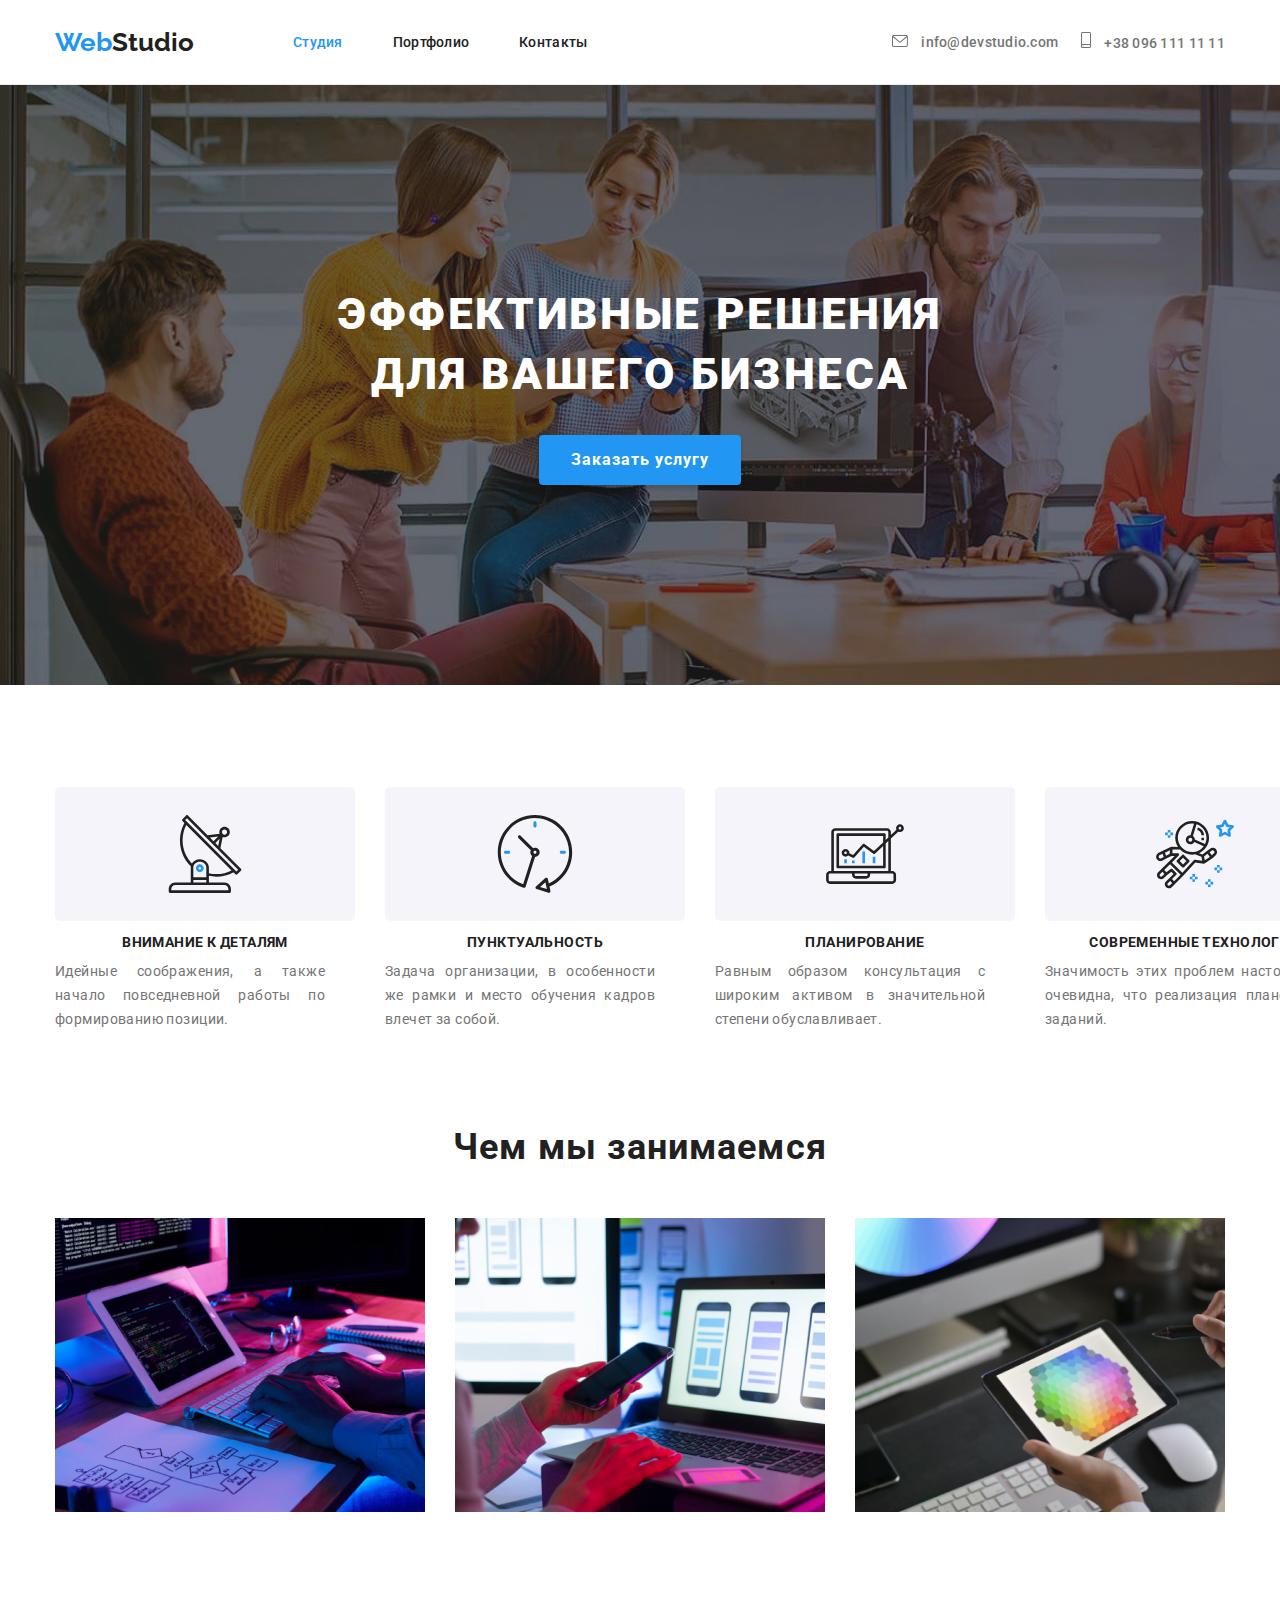
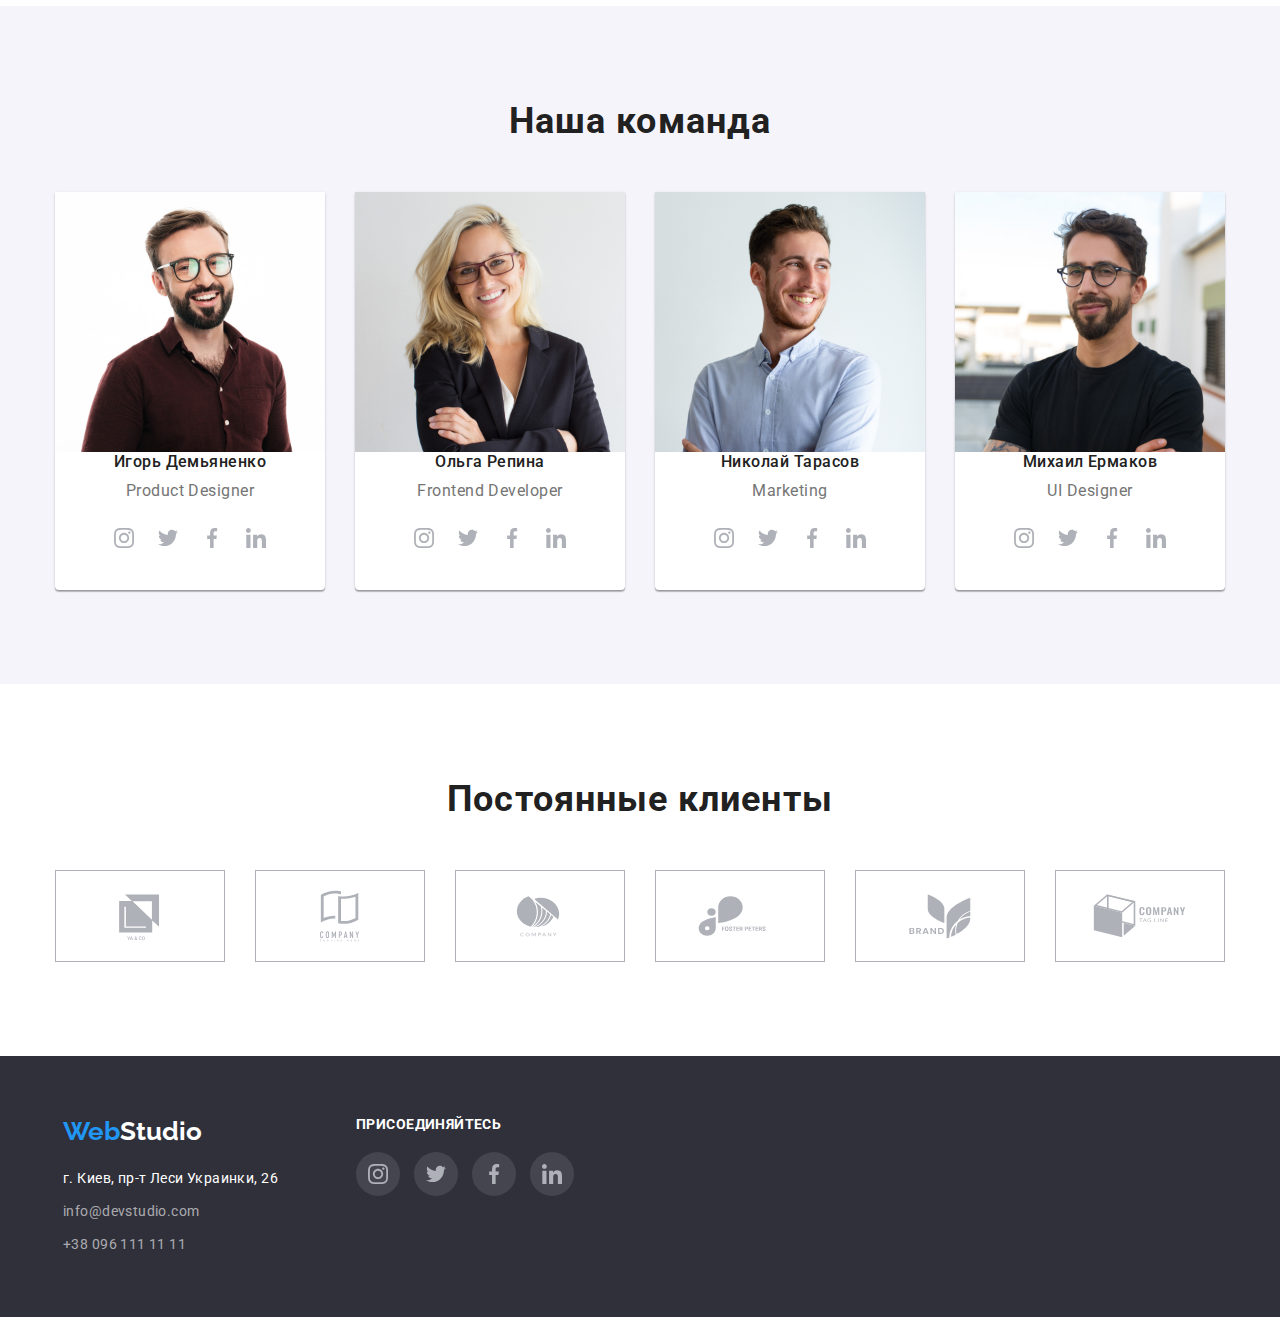
==== index.html @ 9ece14b5 "correction index.html" ====
<!DOCTYPE html>
 <html lang="en">
 <head>
    <meta charset="UTF-8">
    <meta http-equiv="X-UA-Compatible" content="IE=edge">
    <meta name="viewport" content="width=device-width, initial-scale=1.0">
    <title>Document</title>   
    <link rel="preconnect" href="https://fonts.gstatic.com">
    <link href="https://fonts.googleapis.com/css2?family=Raleway:wght@700&family=Roboto:wght@400;500;700;900&display=swap" rel="stylesheet">
    <link rel="stylesheet" href="https://cdnjs.cloudflare.com/ajax/libs/modern-normalize/1.0.0/modern-normalize.min.css">
    <link rel="stylesheet" href="./css/styles.css">
 </head > 
 
    

 <body>
    <header>                       
        <div class="conteiner">
            <nav class="sait-nav"> 
                 <a href="./index.html" class="logo"><span class="logo-web">Web</span>Studio</a>
                 
             <ul class="sait-link">
                 <li>
                      <a href="./index.html" class="link active">Студия</a>
                 </li>
                 <li>
                     <a href="./portfolio.html" class="link">Портфолио</a>
                 </li>
                 <li>
                     <a href="" class="link">Контакты</a>
                 </li>
              </ul>

             <ul class="sait-contacts">
                 <li >                                      
                       <a href="mail:info@devstudio.com" class="link mail" >
                        <svg class="connect icon-mail">
                        <use href="./images/icon/sprite.svg#icon-mail"></use>
                      </svg>
                       info@devstudio.com</a>
                      
                  </li>
                  <li>
                    
                     <a href="tel:+380961111111" class="link phone" >
                      <svg class="connect icon-phone">
                        <use href="./images/icon/sprite.svg#icon-phone"></use>
                      </svg>
                       +38 096 111 11 11</a>
                    
                 </li>
             </ul>                 
          </nav> 
        </div>    
     </header>
     <main>        
         <!-- Герой -->

         <section class="hero">
             <div class="conteiner">                              
             <h1 class="title">Эффективные решения  для вашего бизнеса</h1>
             <button type="button" class="button">Заказать услугу</button>            
             </div>                     
         </section>  
                <!-- Особенности -->
         <section class="feature">
             <div class="conteiner">
             <!-- <h2></h2> -->            
             <ul class="columns">
                 <li>
                    <svg class="group">
                        <use href="./images/icon/sprite.svg#icon-group1"></use>
                      </svg>
                     <h3 class="feature-title">Внимание к деталям</h3>
                     <p class="feature-text">Идейные  соображения, а также начало повседневной работы по формированию позиции.</p>
                 </li>
                 <li>
                    <svg class="group">
                        <use href="./images/icon/sprite.svg#icon-group2"></use>
                      </svg>
                     <h3 class="feature-title">Пунктуальность</h3>
                     <p class="feature-text">Задача организации, в особенности же рамки и место обучения кадров влечет за собой.</p>
                 </li>
                 <li>
                    <svg class="group">
                        <use href="./images/icon/sprite.svg#icon-group3"></use>
                      </svg>
                     <h3 class="feature-title">Планирование</h3>
                     <p class="feature-text" >Равным образом консультация с широким активом в значительной степени обуславливает.</p>
                 </li>
                 <li>
                    <svg class="group">
                        <use href="./images/icon/sprite.svg#icon-group4"></use>
                      </svg>
                     <h3 class="feature-title">Современные технологии</h3>
                     <p class="feature-text">Значимость этих проблем настолько очевидна, что реализация плановых заданий.</p>
                 </li>                
             </ul> 
             </div>                    
         </section>
         <!-- Чем занимаемся -->
         <section class="work">  
             <div class="conteiner">          
             <h2 class="title">Чем мы занимаемся</h2>                       
             <ul class="box-img">
                 <li>
                     <img src="./images/box1.jpg" alt="планирование" width="370">
                 </li>
                 <li>
                     <img src="./images/box2.jpg" alt="современные технологии" width="370">
                 </li>
                 <li>               
                     <img src="./images/box3.jpg" alt="дизайн" width="370">
                 </li>
             </ul> 
             </div>                      
         </section>
         <!-- Команда -->
         <section class="team"> 
             <div class="conteiner">           
             <h2 class="title">Наша команда</h2>                        
             <ul class="list-item">
                 <li class="scorecard">
                     <img src="./images/foto1.jpg" alt="участник команды 1" width="270">                     
                     <h3 class="team-member">Игорь Демьяненко</h3>
                     <p class="team-text">Product Designer</p>
                     <ul class="icons-list">
                      <li class="icons-card">
                        <a href="#" class="icons-ref">
                          <svg class="social">
                            <use href="./images/icon/sprite.svg#icon-instagram"></use>
                          </svg>
                         </a>
                       </li>
                       <li class="icons-card">
                        <a href="#" class="icons-ref">
                          <svg class="social">
                            <use href="./images/icon/sprite.svg#icon-twitter"></use>
                          </svg>    
                         </a>
                       </li>
                       <li class="icons-card">
                        <a href="#" class="icons-ref">
                          <svg class="social">
                            <use href="./images/icon/sprite.svg#icon-facebook"></use>
                          </svg>    
                         </a>
                       </li>
                       <li class="icons-card">
                        <a href="#" class="icons-ref">
                          <svg class="social">
                            <use href="./images/icon/sprite.svg#icon-linkedin"></use>
                          </svg>
                         </a>
                       </li>
                     </ul>        
                </li>
                 <li class="scorecard">
                     <img src="./images/foto2.jpg" alt="участник команды 2" width="270">
                     
                     <h3 class="team-member">Ольга Репина</h3> 
                     <p class="team-text"> Frontend Developer</p>
                     <ul class="icons-list">
                      <li class="icons-card">
                        <a href="#" class="icons-ref">
                         <svg class="social">
                           <use href="./images/icon/sprite.svg#icon-instagram"></use>
                         </svg>
                        </a>
                      </li>
                      <li class="icons-card">
                        <a href="#" class="icons-ref">
                         <svg class="social">
                           <use href="./images/icon/sprite.svg#icon-twitter"></use>
                         </svg>    
                        </a>
                      </li>
                      <li class="icons-card">
                        <a href="#" class="icons-ref">
                         <svg class="social">
                           <use href="./images/icon/sprite.svg#icon-facebook"></use>
                         </svg>    
                        </a>
                      </li>
                      <li class="icons-card">
                        <a href="#" class="icons-ref">
                         <svg class="social">
                           <use href="./images/icon/sprite.svg#icon-linkedin"></use>
                         </svg>
                        </a>
                      </li>
                    </ul>                    
                 </li>
                 <li class="scorecard">
                     <img src="./images/foto3.jpg" alt="участник команды 3" width="270">
                     
                     <h3 class="team-member">Николай Тарасов</h3>
                     <p class="team-text">Marketing</p>
                     <ul class="icons-list">
                      <li class="icons-card">
                        <a href="#" class="icons-ref">
                         <svg class="social">
                           <use href="./images/icon/sprite.svg#icon-instagram"></use>
                         </svg>
                        </a>
                      </li>
                      <li class="icons-card">
                        <a href="#" class="icons-ref">
                         <svg class="social">
                           <use href="./images/icon/sprite.svg#icon-twitter"></use>
                         </svg>    
                        </a>
                      </li>
                      <li class="icons-card">
                        <a href="#" class="icons-ref">
                         <svg class="social">
                           <use href="./images/icon/sprite.svg#icon-facebook"></use>
                         </svg>    
                        </a>
                      </li>
                      <li class="icons-card">
                        <a href="#" class="icons-ref">
                         <svg class="social">
                           <use href="./images/icon/sprite.svg#icon-linkedin"></use>
                         </svg>
                        </a>
                      </li>
                    </ul>
                    
                 </li>
                 <li class="scorecard"> 
                     <img src="./images/foto4.jpg" alt="участник команды 4" width="270">
                     
                     <h3 class="team-member">Михаил Ермаков</h3>
                     <p class="team-text">UI Designer</p>
                     <ul class="icons-list">
                      <li class="icons-card">
                        <a href="#" class="icons-ref">
                         <svg class="social">
                           <use href="./images/icon/sprite.svg#icon-instagram"></use>
                         </svg>
                        </a>
                      </li>
                      <li class="icons-card">
                        <a href="#" class="icons-ref">
                         <svg class="social">
                           <use href="./images/icon/sprite.svg#icon-twitter"></use>
                         </svg>    
                        </a>
                      </li>
                      <li class="icons-card">
                        <a href="#" class="icons-ref">
                         <svg class="social">
                           <use href="./images/icon/sprite.svg#icon-facebook"></use>
                         </svg>    
                        </a>
                      </li>
                      <li class="icons-card">
                        <a href="#" class="icons-ref">
                         <svg class="social">
                           <use href="./images/icon/sprite.svg#icon-linkedin"></use>
                         </svg>
                        </a>
                      </li>
                    </ul>
                   
                 </li>
             </ul> 
             </div>                          
            </section>
            <section class="client">
              <div class="conteiner">
                <h2 class="title">Постоянные клиенты</h2>
                <ul class="client-list">
                  <li class="company-list">
                    <a href="#" class="client-company">
                       <svg class="company">
                         <use href="./images/icon/sprite.svg#icon-company1"></use>
                       </svg>
                    </a>
                  </li>
                  <li class="company-list">
                    <a href="#" class="client-company">
                       <svg class="company">
                         <use href="./images/icon/sprite.svg#icon-company2"></use>
                       </svg>
                    </a>
                  </li>
                  <li class="company-list">
                    <a href="#" class="client-company">
                       <svg class="company">
                         <use href="./images/icon/sprite.svg#icon-company3"></use>
                       </svg>
                    </a>
                  </li>
                  <li class="company-list">
                    <a href="#" class="client-company">
                       <svg class="company">
                         <use href="./images/icon/sprite.svg#icon-company4"></use>
                       </svg>
                    </a>
                  </li>
                  <li class="company-list">
                    <a href="#" class="client-company">
                       <svg class="company">
                         <use href="./images/icon/sprite.svg#icon-company5"></use>
                       </svg>
                    </a>
                  </li> 
                  <li class="company-list">
                    <a href="#" class="client-company">
                       <svg class="company">
                         <use href="./images/icon/sprite.svg#icon-company6"></use>
                       </svg>
                    </a>
                  </li>                
                </ul>

             </div>

           </section>
     </main>
     <!-- Контакты --> 
     <footer class="footer"> 
      <div class="conteiner">
        <div class="footer-nav">
        <ul >
       <a href="./index.html" class="logo"><span class="logo-web">Web</span>Studio</a>                             
         <address class="address"> 
             <a href="" class="link contacts"> г. Киев, пр-т Леси Украинки, 26</a>
         </address> 
       <ul class="footer-contacts">
          <li>
            <a href="mail:info@devstudio.com" class="link mail">info@devstudio.com</a>
         </li>
         <li>
            <a href="tel:+380961111111" class="link phone">+38 096 111 11 11</a>
         </li>
       </ul>
      </ul>
    </div>
      <div class="footer-join">
      <ul class="join">
        <h3 class="title-join">присоединяйтесь</h3>
        <ul class="footer-social" >
          <li class="list-social">
            
            <a href="#" class="social-svg">
              <svg class="social">
                <use href="./images/icon/sprite.svg#icon-instagram"></use>
              </svg>
            </a>
          
          </li>
          <li class="list-social">
            <a href="#" class="social-svg">
              <svg class="social">
                <use href="./images/icon/sprite.svg#icon-twitter"></use>
              </svg>  
            </a>
          </li>
          <li class="list-social">
            <a href="#" class="social-svg">
              <svg class="social">
                <use href="./images/icon/sprite.svg#icon-facebook"></use>
              </svg>  
            </a>
          </li>
          <li class="list-social">
            <a href="#" class="social-svg">
              <svg class="social">
                <use href="./images/icon/sprite.svg#icon-linkedin"></use>
              </svg>
            </a>
          </li>
        </ul>
      </ul>
    </div>
      </div>                
   </footer>
 </body> 
 </html>
---- css/styles.css ----
:root{
  --main-color-headers: #212121;
  --main-text-color:  #757575;
  --white-color: #FFFFFF;
  --team-filter-btn-bg: #F5F4FA; 
  --color-button-logo: #2196F3;
  --hero-footer-background: #2f303a; 
  --footer-phone-mail: rgba(255, 255, 255, 0.6);
  --color-studio: #0000;
  --card-content-border:  #EEEEEE;
  --company-social-color: #AFB1B8;
      }       
  
 .html {
      box-sizing: border-box;
 }
 *,*::before,*::after{
      box-sizing: inherit;
 }
 *{
      margin: 0;
      padding: 0;
      list-style: none;      
 }

 /* свойства контейнера */
 .conteiner{  
      box-sizing: border-box;      
      width: 1200px;
      margin: 0 auto;
      padding: 0 15px;
       /* outline: 2px solid tomato ;    */
 }

 /* свойства body */
 body { 
      
      font-family: Roboto;
      font-style: normal;
      background-color: var(--white-color);
      color: var(--main-text-color);
 } 

 /* свойства для все ссылок */
 .link{
      color:inherit;
      text-decoration: none;            
      font-family: Roboto;
      font-style: normal;
      font-weight: 500;
      font-size: 14px;
      line-height: 1.143;
      letter-spacing: 0.02em;
      color: var(--main-color-headers);
 }

 /* свойства картинок */
 img{
      display: block;
      max-width: 100%;
      height: auto;
 }
 
 /* навигация */
   .sait-nav {  
      display: flex;
       align-items: center; 
      /* justify-content: space-between;            */
             
 }

 /* .sait-nav:not(:last-child){
      padding-right: 50px;
 }
  */
 
 
 header{
     border-bottom: 1px solid #ECECEC;
 }
  
  .sait-link{
       display: flex; 
       justify-content: space-between; 
      width: 294px;
      padding-top: 32px;
      padding-bottom: 32px;
      margin-left: 93px;
 }
 .sait-link li:not(:last-child){
      margin-right: 50px;
 }
 .active {
     color: var(--color-button-logo);
}

 .sait-contacts{
      display: flex; 
      align-items: center;
      justify-content: space-between;       
      width: 333px;  
       margin-left: 305px; 
      padding-top: 32px;
      padding-bottom: 32px;
 }
  .sait-contacts li:not(:last-child){
      margin-right: 22px; } 
 
 .sait-contacts .mail{
      font-family: Roboto;
      font-style: normal;
      font-weight: 500;
      font-size: 14px;
      line-height: 1.143;
      letter-spacing: 0.02em; 
      color: var(--main-text-color);            
 }

 .sait-contacts .phone{
      font-family: Roboto;
      font-style: normal;
      font-weight: 500;
      font-size: 14px;
      line-height: 1.143;
      letter-spacing: 0.02em; 
      color: var(--main-text-color);      
 }
 .icon-mail{
     fill: currentColor;
     width: 16px;
     height: 12px;
     margin-right: 10px;    
 }     
 .icon-phone {
      width: 10px;
      height: 16px; 
      fill: currentColor;
      margin-right: 10px;
 }
 .connect:hover,
 .connect:focus{
    Fill: var(--color-button-logo) ;      
 }
  
 .link:hover, 
 .link:focus{
     color: var(--color-button-logo);
 } 
  
 /* Logo */ 
 .logo{
      font-family: Raleway;
      font-weight: bold;
      font-size: 26px;
      line-height: 1.192;
      color: var(--main-color-headers);
      text-decoration: none;
      color: var(color-studio); 
      width: 145px;     
 }

 .logo-web{
      color: var(--color-button-logo);
 } 

 /* Hero section class="hero"*/
      
  .hero{
       /* background-position: center; */
      background-size: cover;     
      padding-bottom: 200px;
      padding-top: 200px;  
      max-width: 1600px;
      max-height: 600px;
      margin-left: auto;
      margin-right: auto;
      background-image:linear-gradient(to right, rgba(48, 58, 47, 0.4), rgba(47, 48, 58, 0.4)), url(../images/hero.jpg);
                 
      background-color: var(--hero-footer-background); 
     
 }
         
 .hero .title{  
      font-weight: 900;
      font-size: 44px;
      line-height: 1.363;
      width: 696px;      
      text-align: center;
      letter-spacing: 0.06em;
      text-transform: uppercase;
      color: var(--white-color);
      margin: 0 auto; 
      padding-bottom: 30px;                     
 }
 /* кнопка Заказать услугу */

 .button {      
      margin: 0 auto;
      font-family: Roboto;
      font-style: normal;
      font-weight: bold;
      font-size: 16px;
      line-height: 1.875;
      padding: 10px 32px; 
      display: flex;
      align-items: center;
      text-align: center;
      letter-spacing: 0.06em;
      background: var(--color-button-logo); 
      color: var(--white-color);
      box-shadow: 0px 4px 4px rgba(0, 0, 0, 0.15);
      border-radius: 4px;
      border: none;
 }  
 
 /* особенности  section class="feature"*/
  .feature{
      padding-top: 94px;      
 }

 .feature .content{
     display: flex; 
     justify-content: space-between;
 }

 .columns li:not(:last-child){
      margin-right: 30px;
 }

  .feature ul{
      display: flex;      
 }

 /* Особенности*/ 
 .feature-title{
      font-weight: bold;
      font-size: 14px;
      line-height: 1.172;
      letter-spacing: 0.03em;
      text-transform: uppercase;
      color: var(--main-color-headers);
      margin-bottom: 10px;
      text-align: center;
 }

 .feature-text{
      width: 270px;
      font-weight: normal;
      font-size: 14px;
      line-height: 1.714; 
      letter-spacing: 0.03em; 
      text-align: justify; 
 }

      /* Чем занимаемся */

  .box-img{
     display: flex;
     justify-content: space-between;
 } 

 .work{
       background: var(--feature-portfolio-work-bg); 
       padding-bottom: 94px; 
       padding-top: 94px; 
 }

  /* Команда */
 
 .team{
     
      background: var(--team-filter-btn-bg);
      padding-top: 94px;
       padding-bottom: 94px; 
 }

 .list-item {
      display: flex;
      justify-content: space-between;
 }

 .title{
      font-weight: bold;
      font-size: 36px;
      line-height: 1.167;
      text-align: center;
      letter-spacing: 0.03em;
      color: var(--main-color-headers);
      margin-bottom: 50px;
 } 

  .team .scorecard{
     background: var(--white-color);             
     box-shadow: 0px 1px 3px rgba(0, 0, 0, 0.12), 0px 1px 1px rgba(0, 0, 0, 0.14), 0px 2px 1px rgba(0, 0, 0, 0.2);
     border-radius: 0px 0px 4px 4px;     
 }

 .list-item .team-scorecard{
      margin-top: 30px;
      margin-bottom: 30px;
 }

 .team-member{
      font-weight: 500;
      font-size: 16px;
      line-height: 1.188;       
      letter-spacing: 0.03em;    
      color: var(--main-color-headers);
      text-align: center;     
 }

 .team-text{
      font-weight: normal;
      font-size: 16px;
      line-height: 1.187;
      letter-spacing: 0.03em;
      text-align: center;     
      margin-top: 10px;    
 }
 .icons-list{
      margin: 0 auto;
      margin-top: 16px;
      margin-bottom: 30px;
      display: flex;
      justify-content: center;   
 }
 .icons-list .icons-card{      
     display: flex;
     justify-content: center;
     align-items: center;    
}   
 .icons-ref{
     display: inline-flex;
     justify-content: center;
     align-items: center; 
     background-color: inherit;
     fill: var(--company-social-color);   
     width: 44px;
     height: 44px;   
     border-radius: 50%;
 }
 .icons-ref:hover,
 .icons-ref:focus{
     fill: #FFFFFF;
      background-color:var(--color-button-logo) ;  
 }
  

 /* Постоянные клиенты */
 .client{
      padding-top: 94px;
      padding-bottom: 94px;
 } 
 .client-list{
      display: flex;
      justify-content: space-between;
 }
 .client-company{
      display: flex;
      width: 170px;
      height: 92px;
      border: 1px solid #AFB1B8;
 }
 .company{
      width: 106px;
      height: 60px;
      align-items: center;
      margin: 16px 32px;
      border: none;    
 }
 .company{
     fill: var(--company-social-color);
 }
 .company:hover,
 .company:focus{
     fill: var(--color-button-logo);
 }
 .client-company:hover,
 .client-company:focus{
      border: 1px solid var(--color-button-logo);
 }
 .company-list:not(:last-child){
      margin-right: 30px;
 }
       
      /* Контакты footer class="footer"*/
       
 .footer .conteiner{ 
      display: flex;  
      padding-top: 60px;
      padding-bottom: 60px;        
 }
 .footer{
     background: var(--hero-footer-background); 
 }
  .footer-nav{
      display: flex;
     justify-content: center;
      width: 231px; 
      margin-right: 70px;
 } 
   .footer-join{
     display: flex;
    justify-content: center;   
 } 
 .title-join{
      text-transform: uppercase;
      color: var(--white-color);
      font-weight: bold;
      font-size: 14px;
      line-height: 1.142;             
      letter-spacing: 0.03em;
      margin-bottom: 20px;
 } 
 .social{     
     width: 20px;
     height: 20px; 
}
 .footer-social .list-social{
    display: inline-flex;
    justify-content: center;
    align-items: center;
 }

.social-svg:hover,
.social-svg:focus{
     fill: var(--white-color);
     background-color:var(--color-button-logo) ;  
} 
.list-social:not(:last-child){
     margin-right: 10px;
}

.social-svg{
      display: inline-flex;
     justify-content: center;
     align-items: center; 
     background-color: rgba(255, 255, 255, 0.1);
     fill: var(--company-social-color);   
     width: 44px;
     height: 44px;   
    border-radius: 50%; 
}  
 .footer .logo{
   color: var(--white-color);      
 }  
 .footer .mail{
     font-weight: normal;
      font-size: 14px;
      line-height: 1.714;
      letter-spacing: 0.03em;
      color:  var(--footer-phone-mail);     
 }
 .footer .phone{
      font-weight: normal;
      font-size: 14px;
      line-height: 1.714;
      letter-spacing: 0.03em;
      color:  var(--footer-phone-mail);       
 }  
 .address{
      margin-top: 20px;
 }
 .contacts {  
      font-weight: normal;
      font-size: 14px;
      line-height: 1.714;     
      letter-spacing: 0.03em; 
      color: var(--white-color);       
 }
 .footer-contacts li{
 margin-top: 9px;
 }
 .footer .link:hover,
 .footer .link:focus{
      color: var(--color-button-logo);
 }

  /* Выбор проектов */
  
  .btn{
      font-family: Roboto;
      font-style: normal;
      font-weight: 500;
      font-size: 16px;
      line-height: 1.625;
      text-align: center;
      letter-spacing: 0.03em;
      background: var(--team-filter-btn-bg);
      color: var(--main-color-headers); 
      padding: 6px 22px;
      cursor: pointer;  
      margin-right: 8px; 
      border: none;
      border-radius: 4px;   
  }
  .btn:hover, 
  .btn:focus{
     background: var(--color-button-logo);
     color: var(--white-color);
     box-shadow: 0px 3px 1px rgba(0, 0, 0, 0.1), 0px 1px 2px rgba(0, 0, 0, 0.08), 0px 2px 2px rgba(0, 0, 0, 0.12);
 } 
  .filter{
      margin-bottom: 50px; 
  }

  /* Проекты */ 
  .portfolio {
       padding-top: 94px;
       padding-bottom: 94px;
  }
  .portfolio .filter {
       display: flex;
       justify-content: center;                       
  }
  .project {
       padding: 0;
       margin: 0;
      display: flex;
      flex-wrap: wrap;
      margin-top: -30px;
      margin-left: -30px; 
       /* outline: 1px solid rgb(71, 255, 117);  */
 } 

 .projekt-choice{
       flex-basis: calc((100% - 90px) / 3);
      margin-left: 30px;
      margin-top: 30px;
       /* outline: 1px solid blue;  */
 }
.card-content{
      padding: 20px 24px;
      background-color: var(--white-color);
     border: 1px solid var(--card-content-border);  
}
 
 .activ:hover,
 .activ:focus{
     box-shadow: 0px 1px 1px rgba(0, 0, 0, 0.12), 0px 4px 4px rgba(0, 0, 0, 0.06), 1px 4px 6px rgba(0, 0, 0, 0.16);

 }
 .portfolio-item{
      font-weight: bold;
      font-size: 18px;
      line-height: 2.000;
      letter-spacing: 0.06em;
      color: var(--main-color-headers);
 }
 .portfolio-text{
      font-weight: normal;
      font-size: 16px;
      line-height: 1.875;      
      letter-spacing: 0.03em;
      color: var(--main-text-color);
      margin-top: 4px;
 }
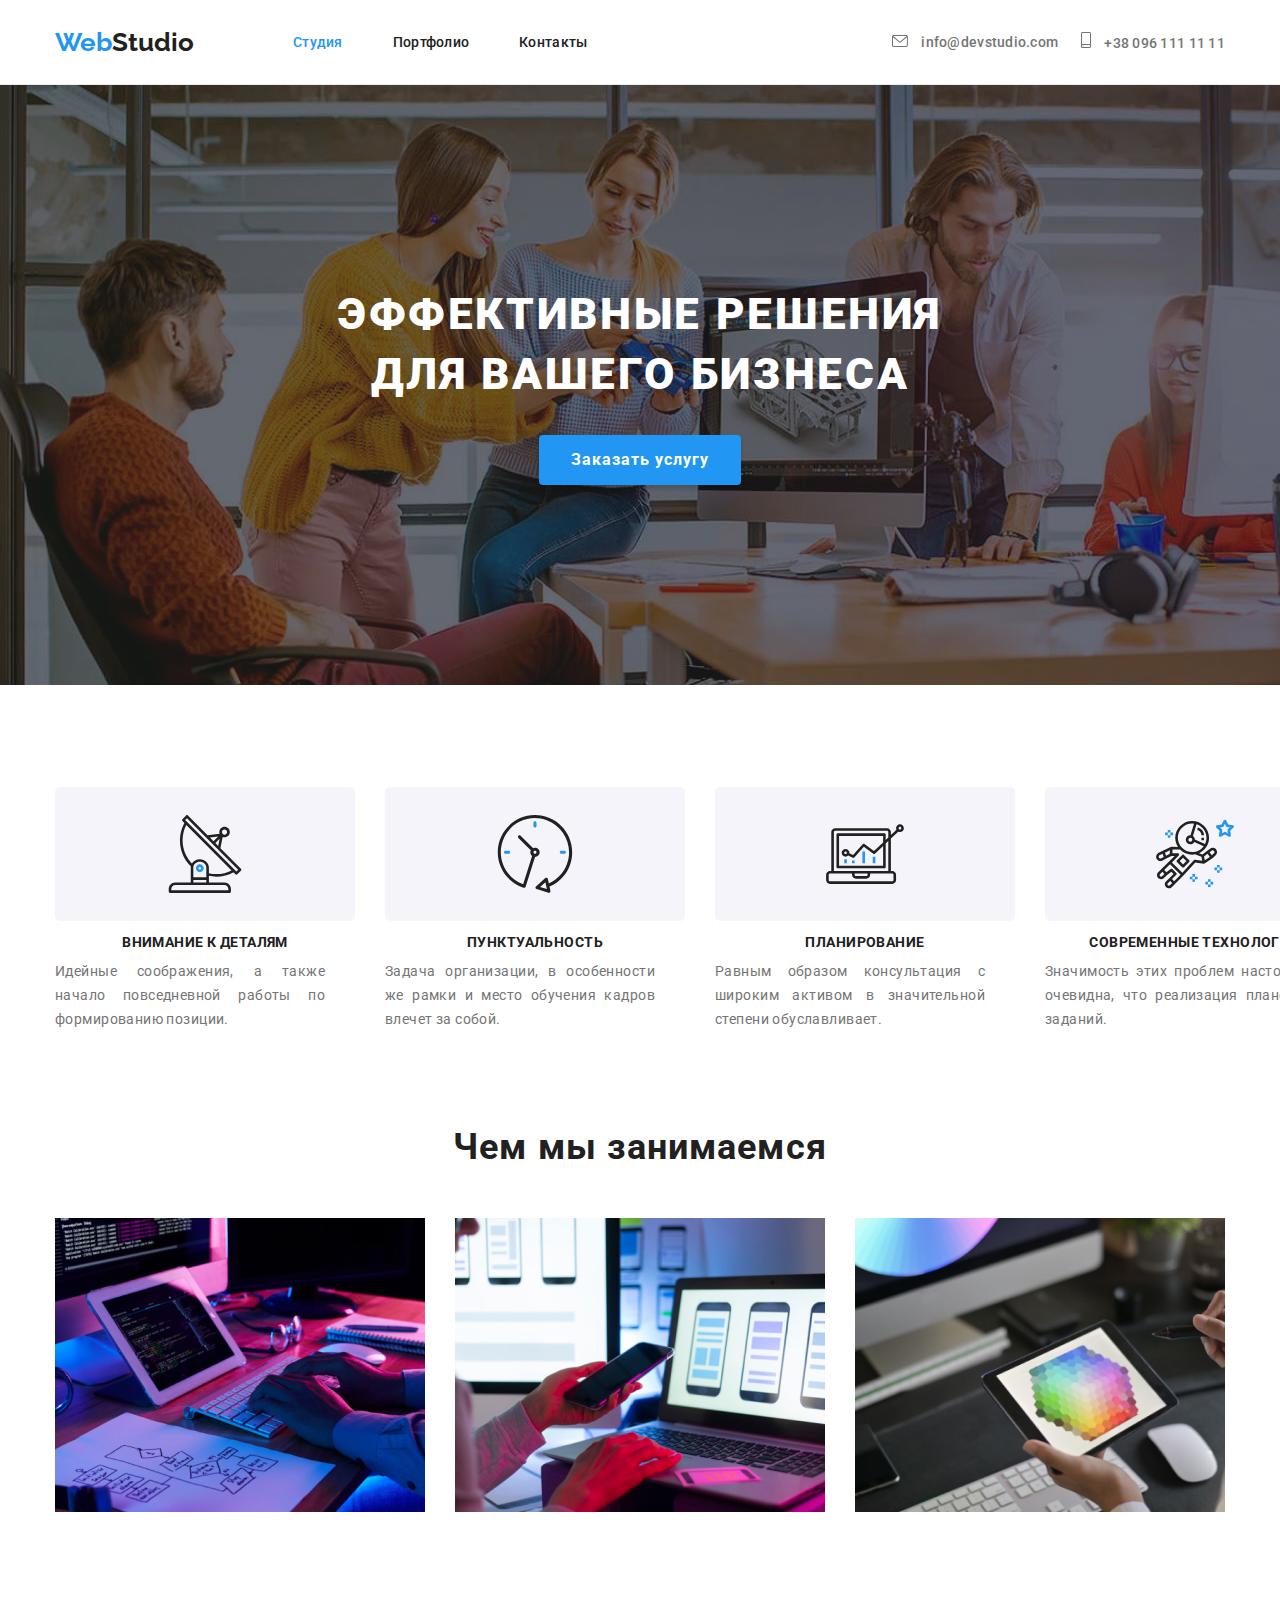
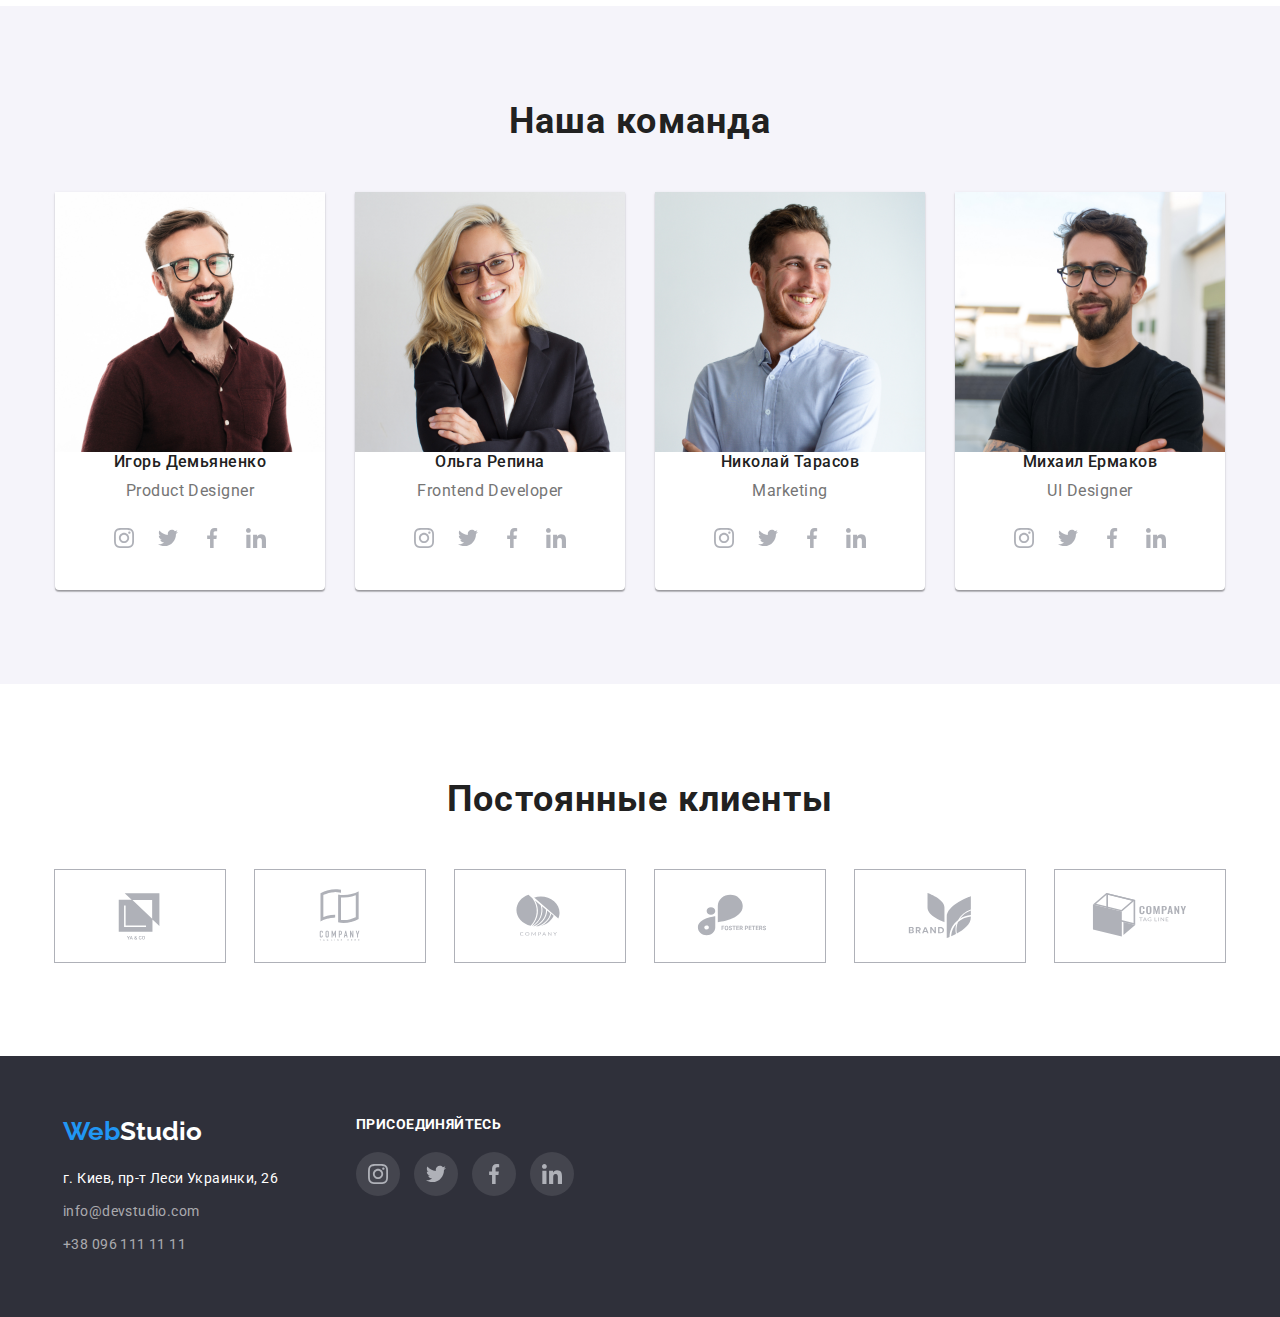
==== commit f5836a1d: "секция постоянные клиенты" ====
--- a/index.html
+++ b/index.html
@@ -267,58 +267,61 @@
                  </li>
              </ul> 
              </div>                          
-            </section>
-            <section class="client">
-              <div class="conteiner">
-                <h2 class="title">Постоянные клиенты</h2>
-                <ul class="client-list">
-                  <li class="company-list">
+         </section>   
+
+               
+               <div class="conteiner">
+                <div class="conteiner-company">
+                  <section class="client">
+                 <h2 class="title">Постоянные клиенты</h2>
+                 <ul class="client-list">
+                   <li class="company-list">
                     <a href="#" class="client-company">
                        <svg class="company">
                          <use href="./images/icon/sprite.svg#icon-company1"></use>
                        </svg>
                     </a>
-                  </li>
-                  <li class="company-list">
+                   </li>
+                   <li class="company-list">
                     <a href="#" class="client-company">
                        <svg class="company">
                          <use href="./images/icon/sprite.svg#icon-company2"></use>
                        </svg>
                     </a>
-                  </li>
-                  <li class="company-list">
+                   </li>
+                   <li class="company-list">
                     <a href="#" class="client-company">
                        <svg class="company">
                          <use href="./images/icon/sprite.svg#icon-company3"></use>
                        </svg>
                     </a>
-                  </li>
-                  <li class="company-list">
+                   </li>
+                   <li class="company-list">
                     <a href="#" class="client-company">
                        <svg class="company">
                          <use href="./images/icon/sprite.svg#icon-company4"></use>
                        </svg>
                     </a>
-                  </li>
-                  <li class="company-list">
+                   </li>
+                   <li class="company-list">
                     <a href="#" class="client-company">
                        <svg class="company">
                          <use href="./images/icon/sprite.svg#icon-company5"></use>
                        </svg>
                     </a>
-                  </li> 
-                  <li class="company-list">
+                   </li> 
+                   <li class="company-list">
                     <a href="#" class="client-company">
                        <svg class="company">
                          <use href="./images/icon/sprite.svg#icon-company6"></use>
                        </svg>
                     </a>
-                  </li>                
-                </ul>
-
-             </div>
-
-           </section>
+                   </li>                
+                 </ul>
+               </section>
+                </div>
+           
+               </div>
      </main>
      <!-- Контакты --> 
      <footer class="footer"> 
@@ -339,43 +342,44 @@
        </ul>
       </ul>
     </div>
-      <div class="footer-join">
-      <ul class="join">
-        <h3 class="title-join">присоединяйтесь</h3>
-        <ul class="footer-social" >
-          <li class="list-social">
-            
-            <a href="#" class="social-svg">
+
+       <div class="footer-join">
+         <section class="join">
+      
+           <h3 class="title-join">присоединяйтесь</h3>
+           <ul class="footer-social" >
+             <li class="list-social">            
+             <a href="#" class="social-svg">
               <svg class="social">
                 <use href="./images/icon/sprite.svg#icon-instagram"></use>
               </svg>
-            </a>
-          
-          </li>
-          <li class="list-social">
-            <a href="#" class="social-svg">
+             </a>          
+             </li>
+             <li class="list-social">
+             <a href="#" class="social-svg">
               <svg class="social">
                 <use href="./images/icon/sprite.svg#icon-twitter"></use>
               </svg>  
-            </a>
-          </li>
-          <li class="list-social">
-            <a href="#" class="social-svg">
+             </a>
+             </li>
+             <li class="list-social">
+             <a href="#" class="social-svg">
               <svg class="social">
                 <use href="./images/icon/sprite.svg#icon-facebook"></use>
               </svg>  
-            </a>
-          </li>
-          <li class="list-social">
-            <a href="#" class="social-svg">
+             </a>
+             </li>
+             <li class="list-social">
+             <a href="#" class="social-svg">
               <svg class="social">
                 <use href="./images/icon/sprite.svg#icon-linkedin"></use>
               </svg>
-            </a>
-          </li>
-        </ul>
-      </ul>
-    </div>
+             </a>
+             </li>
+           </ul>
+         </section>
+      
+       </div>
       </div>                
    </footer>
  </body> 
--- a/css/styles.css
+++ b/css/styles.css
@@ -347,42 +347,42 @@
   
 
  /* Постоянные клиенты */
- .client{
+  .client{
+       
       padding-top: 94px;
-      padding-bottom: 94px;
- } 
- .client-list{
+      padding-bottom: 94px; } 
+  
+ .company{
+     width: 106px;
+     height: 60px;
+     align-items: center;
+     margin: 16px 32px;
+     border: none;    
+}
+   .client-list  {
       display: flex;
       justify-content: space-between;
+      align-items: center;
+ }
+ .client-company:hover,
+ .client-company:focus{
+     fill: var(--color-button-logo);
+     outline: 1px solid var(--color-button-logo);
  }
  .client-company{
-      display: flex;
+       display: flex;
+      justify-content: center;
+      align-items: center; 
+      fill: var(--company-social-color);
       width: 170px;
       height: 92px;
-      border: 1px solid #AFB1B8;
- }
- .company{
-      width: 106px;
-      height: 60px;
-      align-items: center;
-      margin: 16px 32px;
-      border: none;    
- }
- .company{
-     fill: var(--company-social-color);
- }
- .company:hover,
- .company:focus{
-     fill: var(--color-button-logo);
- }
- .client-company:hover,
- .client-company:focus{
-      border: 1px solid var(--color-button-logo);
- }
- .company-list:not(:last-child){
-      margin-right: 30px;
- }
-       
+      outline: 1px solid #AFB1B8;
+ }
+ 
+   .company-list:not(:last-child){
+      margin-right: 30px; 
+ }
+        
       /* Контакты footer class="footer"*/
        
  .footer .conteiner{ 
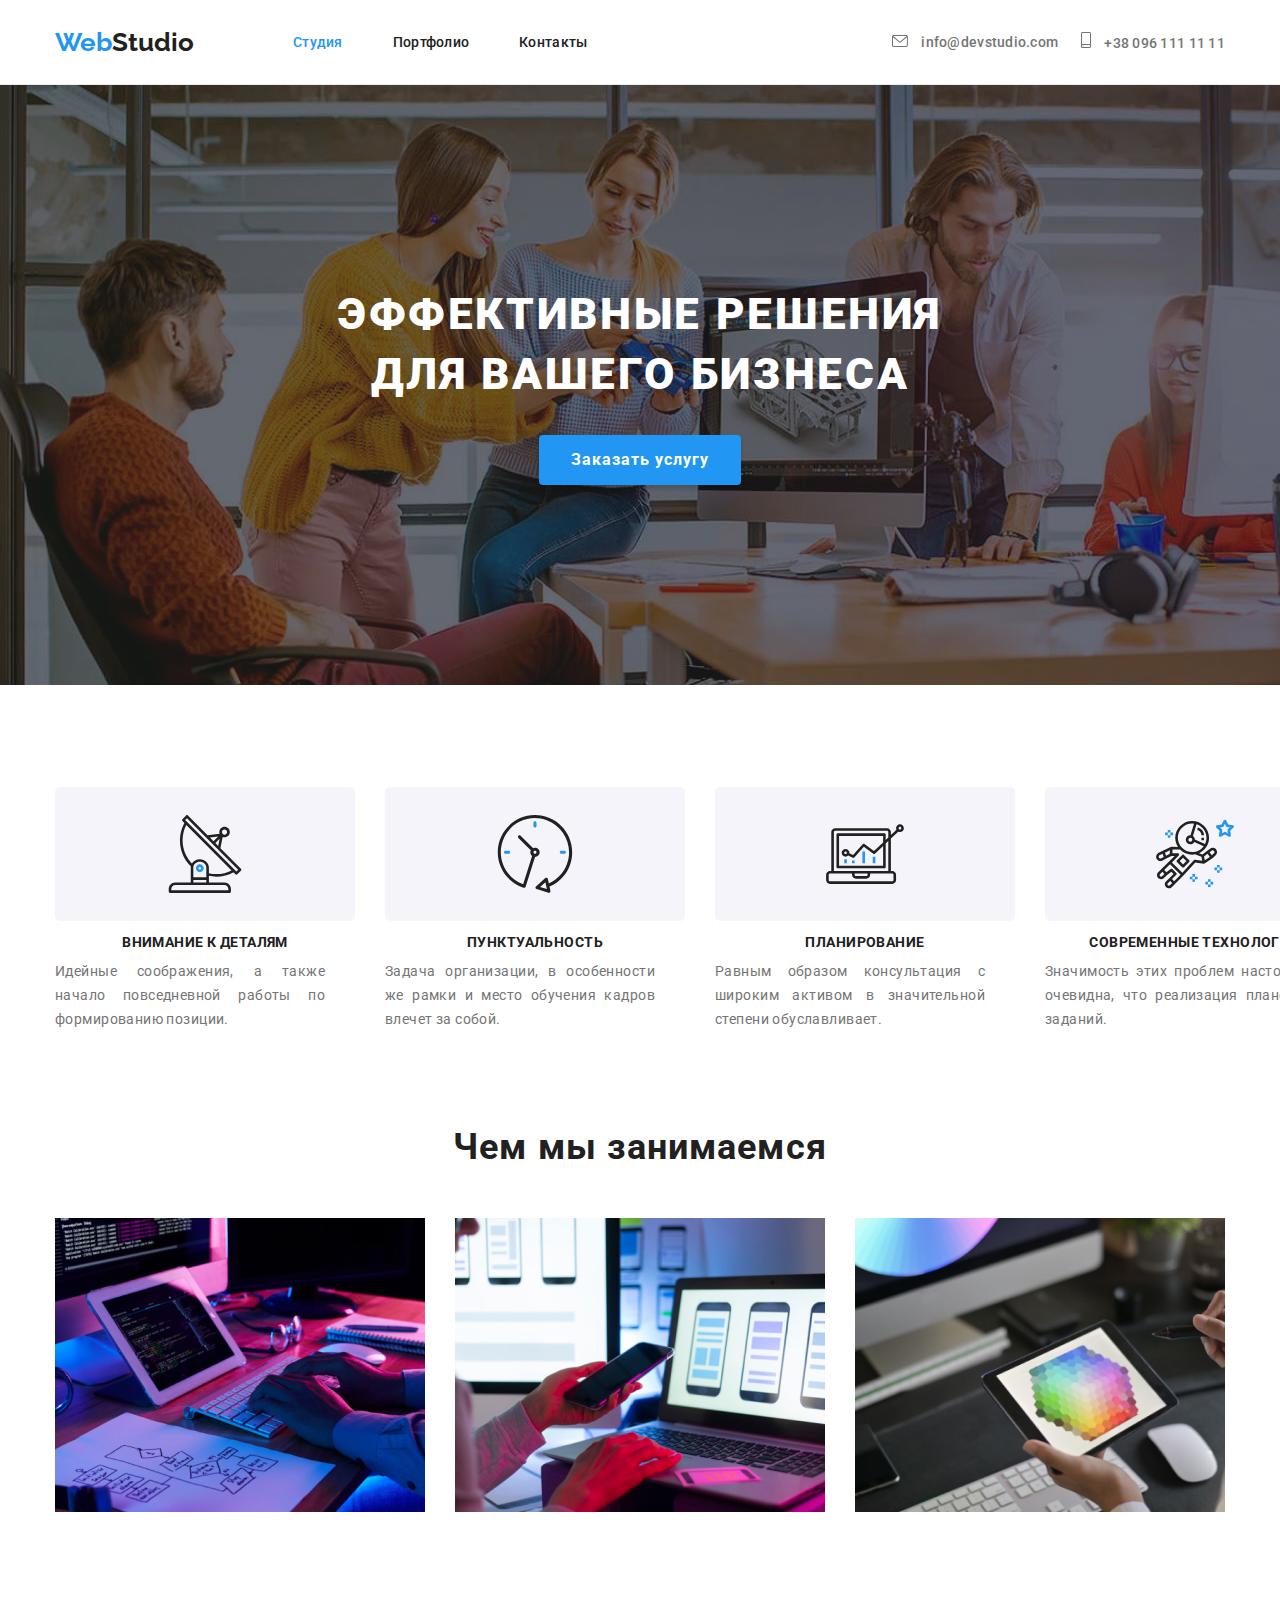
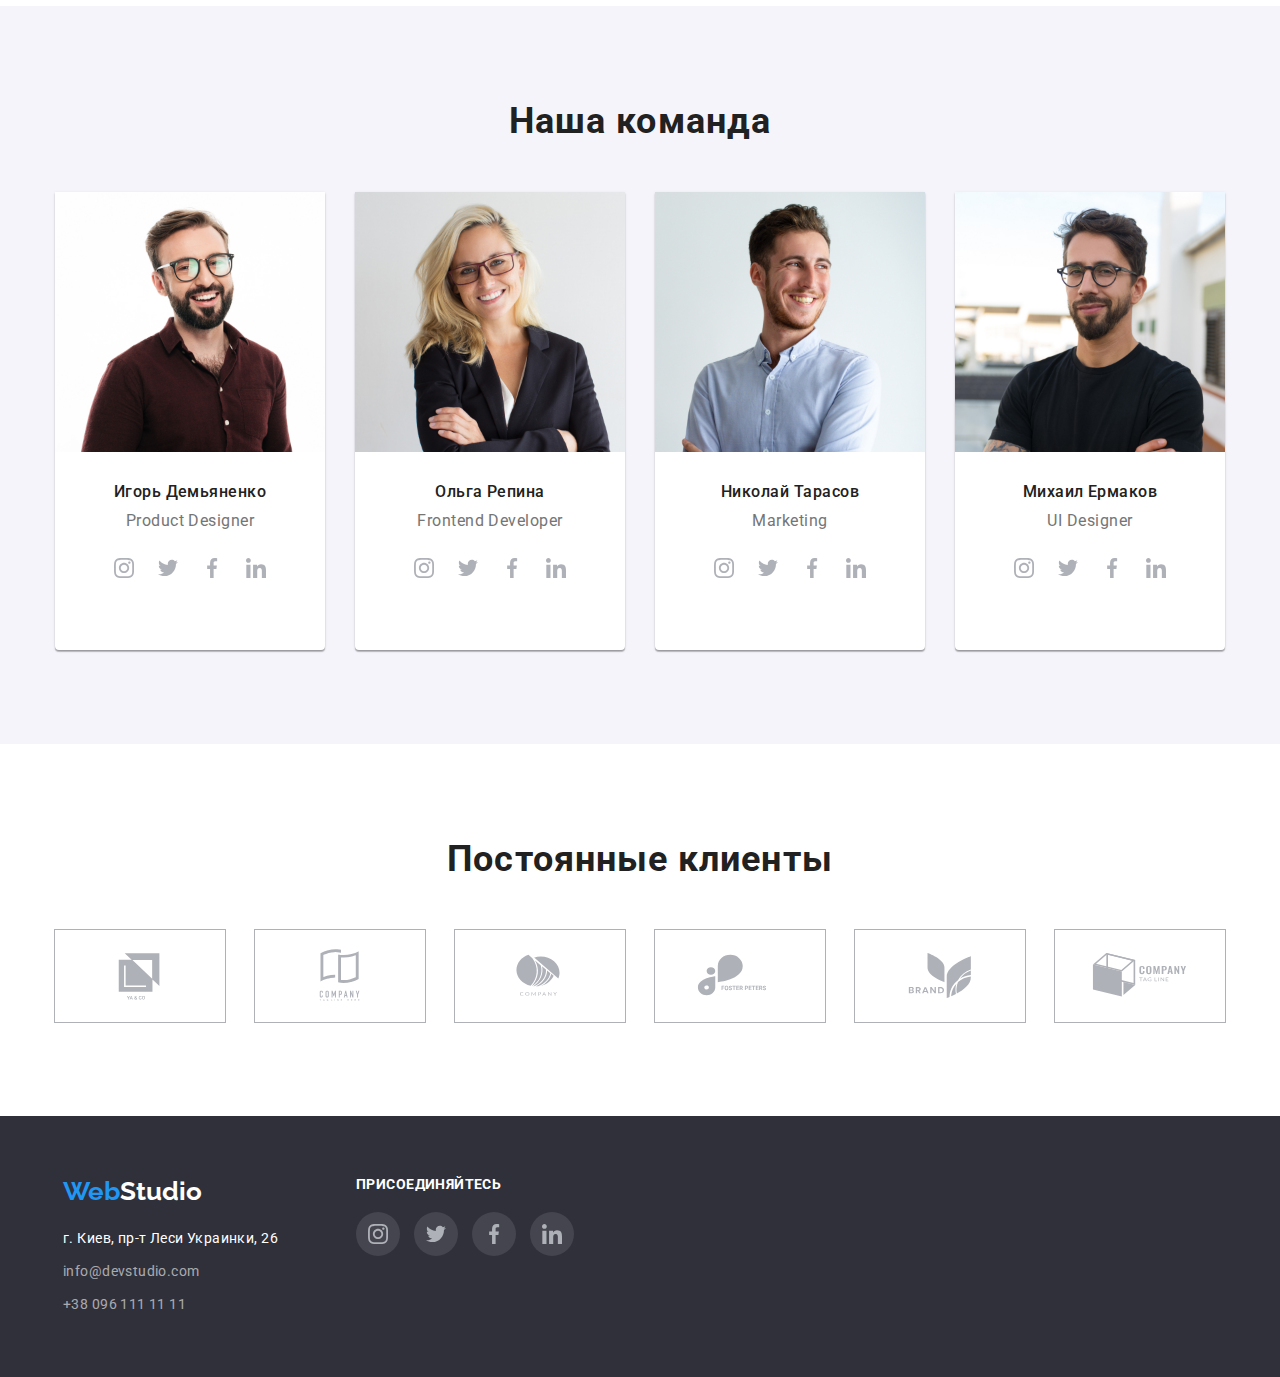
==== commit 5fb19101: "секция наша команда" ====
--- a/index.html
+++ b/index.html
@@ -120,8 +120,9 @@
              <div class="conteiner">           
              <h2 class="title">Наша команда</h2>                        
              <ul class="list-item">
-                 <li class="scorecard">
-                     <img src="./images/foto1.jpg" alt="участник команды 1" width="270">                     
+                 <li class="scorecard">                   
+                     <img src="./images/foto1.jpg" alt="участник команды 1" width="270">
+                     <div class="team-conteiner">                    
                      <h3 class="team-member">Игорь Демьяненко</h3>
                      <p class="team-text">Product Designer</p>
                      <ul class="icons-list">
@@ -153,11 +154,12 @@
                           </svg>
                          </a>
                        </li>
-                     </ul>        
+                     </ul> 
+                    </div>      
                 </li>
                  <li class="scorecard">
                      <img src="./images/foto2.jpg" alt="участник команды 2" width="270">
-                     
+                     <div class="team-conteiner"> 
                      <h3 class="team-member">Ольга Репина</h3> 
                      <p class="team-text"> Frontend Developer</p>
                      <ul class="icons-list">
@@ -189,11 +191,12 @@
                          </svg>
                         </a>
                       </li>
-                    </ul>                    
+                    </ul> 
+                  </div>                  
                  </li>
                  <li class="scorecard">
                      <img src="./images/foto3.jpg" alt="участник команды 3" width="270">
-                     
+                     <div class="team-conteiner"> 
                      <h3 class="team-member">Николай Тарасов</h3>
                      <p class="team-text">Marketing</p>
                      <ul class="icons-list">
@@ -226,11 +229,11 @@
                         </a>
                       </li>
                     </ul>
-                    
+                  </div>   
                  </li>
                  <li class="scorecard"> 
                      <img src="./images/foto4.jpg" alt="участник команды 4" width="270">
-                     
+                     <div class="team-conteiner"> 
                      <h3 class="team-member">Михаил Ермаков</h3>
                      <p class="team-text">UI Designer</p>
                      <ul class="icons-list">
@@ -263,7 +266,7 @@
                         </a>
                       </li>
                     </ul>
-                   
+                  </div> 
                  </li>
              </ul> 
              </div>                          
--- a/css/styles.css
+++ b/css/styles.css
@@ -288,6 +288,9 @@
       color: var(--main-color-headers);
       margin-bottom: 50px;
  } 
+ .team-conteiner{
+      padding: 30px 32px;
+ }
 
   .team .scorecard{
      background: var(--white-color);             
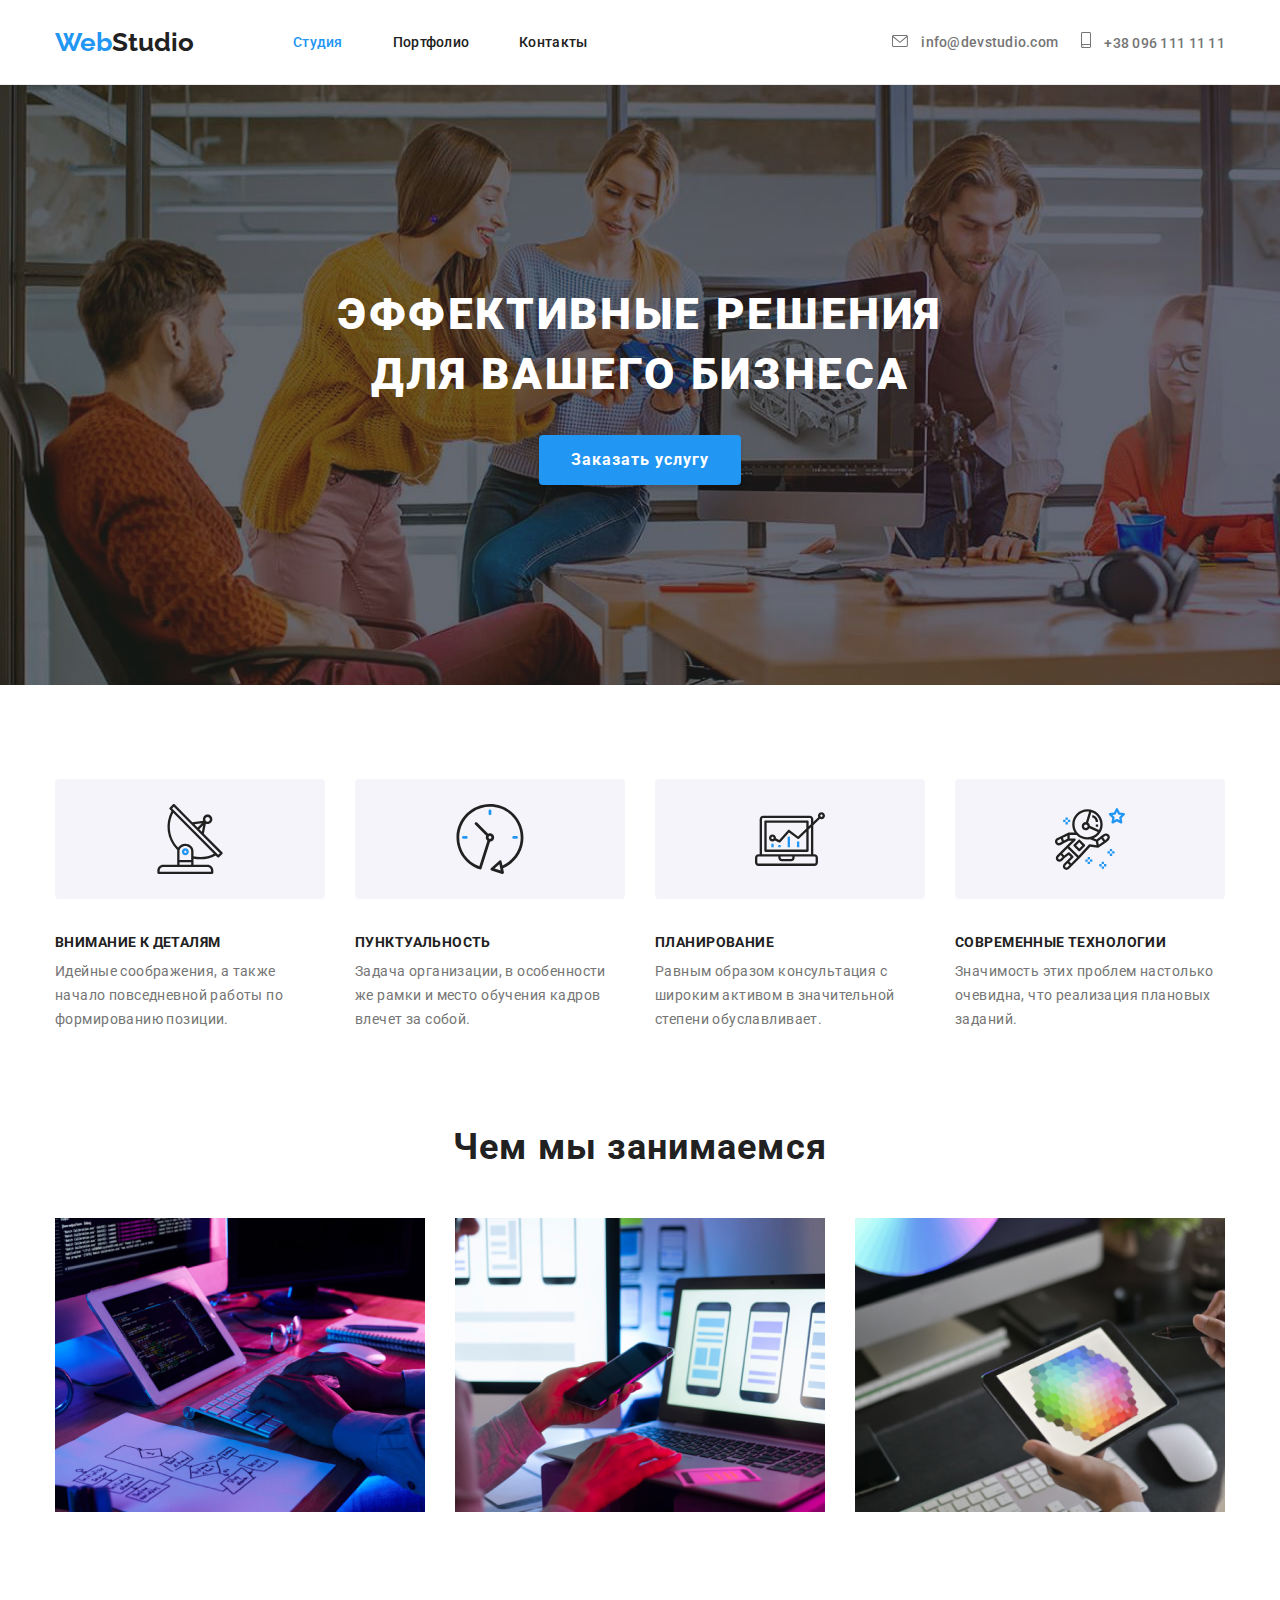
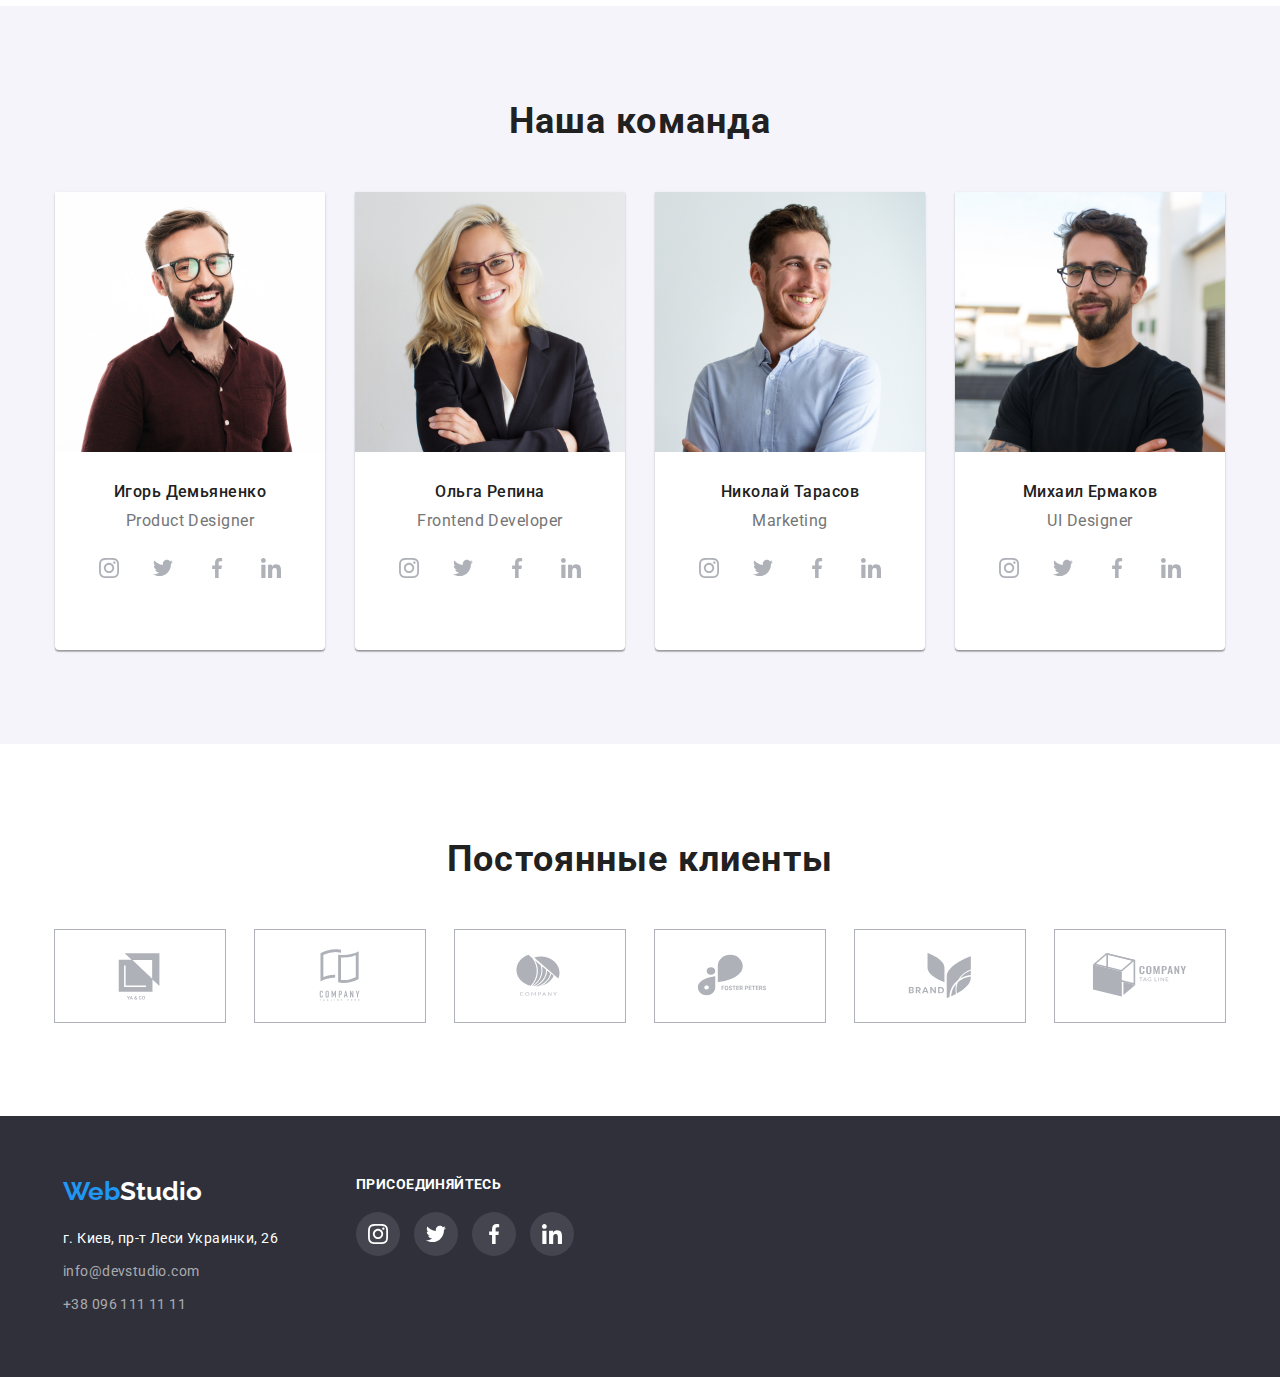
==== commit c0ac068a: "homework 4" ====
--- a/index.html
+++ b/index.html
@@ -38,16 +38,13 @@
                         <use href="./images/icon/sprite.svg#icon-mail"></use>
                       </svg>
                        info@devstudio.com</a>
-                      
                   </li>
                   <li>
-                    
-                     <a href="tel:+380961111111" class="link phone" >
-                      <svg class="connect icon-phone">
+                       <a href="tel:+380961111111" class="link phone" >
+                       <svg class="connect icon-phone">
                         <use href="./images/icon/sprite.svg#icon-phone"></use>
-                      </svg>
-                       +38 096 111 11 11</a>
-                    
+                       </svg>
+                       +38 096 111 11 11</a>                   
                  </li>
              </ul>                 
           </nav> 
@@ -68,29 +65,29 @@
              <!-- <h2></h2> -->            
              <ul class="columns">
                  <li>
-                    <svg class="group">
-                        <use href="./images/icon/sprite.svg#icon-group1"></use>
+                    <svg class="group" width="270" height="120">
+                        <use href="./images/icon/sprite.svg#icon-group1" ></use>
                       </svg>
                      <h3 class="feature-title">Внимание к деталям</h3>
                      <p class="feature-text">Идейные  соображения, а также начало повседневной работы по формированию позиции.</p>
                  </li>
                  <li>
-                    <svg class="group">
-                        <use href="./images/icon/sprite.svg#icon-group2"></use>
+                    <svg class="group" width="270" height="120">
+                        <use href="./images/icon/sprite.svg#icon-group2" ></use>
                       </svg>
                      <h3 class="feature-title">Пунктуальность</h3>
                      <p class="feature-text">Задача организации, в особенности же рамки и место обучения кадров влечет за собой.</p>
                  </li>
                  <li>
-                    <svg class="group">
-                        <use href="./images/icon/sprite.svg#icon-group3"></use>
+                    <svg class="group" width="270" height="120">
+                        <use href="./images/icon/sprite.svg#icon-group3" ></use>
                       </svg>
                      <h3 class="feature-title">Планирование</h3>
                      <p class="feature-text" >Равным образом консультация с широким активом в значительной степени обуславливает.</p>
                  </li>
                  <li>
-                    <svg class="group">
-                        <use href="./images/icon/sprite.svg#icon-group4"></use>
+                    <svg class="group" width="270" height="120">
+                        <use href="./images/icon/sprite.svg#icon-group4" ></use>
                       </svg>
                      <h3 class="feature-title">Современные технологии</h3>
                      <p class="feature-text">Значимость этих проблем настолько очевидна, что реализация плановых заданий.</p>
--- a/css/styles.css
+++ b/css/styles.css
@@ -95,10 +95,10 @@
 }
 
  .sait-contacts{
-      display: flex; 
-      align-items: center;
-      justify-content: space-between;       
-      width: 333px;  
+      display: flex;
+      justify-content: space-between;
+      align-items: center;     
+       width: 333px;   
        margin-left: 305px; 
       padding-top: 32px;
       padding-bottom: 32px;
@@ -111,9 +111,10 @@
       font-style: normal;
       font-weight: 500;
       font-size: 14px;
-      line-height: 1.143;
+      line-height: 1.142;
       letter-spacing: 0.02em; 
-      color: var(--main-text-color);            
+      color: var(--main-text-color);  
+      width: 135px;         
  }
 
  .sait-contacts .phone{
@@ -121,9 +122,10 @@
       font-style: normal;
       font-weight: 500;
       font-size: 14px;
-      line-height: 1.143;
+      line-height: 1.142;
       letter-spacing: 0.02em; 
-      color: var(--main-text-color);      
+      color: var(--main-text-color);  
+      width: 122px;    
  }
  .icon-mail{
      fill: currentColor;
@@ -240,7 +242,8 @@
       text-transform: uppercase;
       color: var(--main-color-headers);
       margin-bottom: 10px;
-      text-align: center;
+      margin-top: 30px;
+      
  }
 
  .feature-text{
@@ -249,7 +252,7 @@
       font-size: 14px;
       line-height: 1.714; 
       letter-spacing: 0.03em; 
-      text-align: justify; 
+      
  }
 
       /* Чем занимаемся */
@@ -291,6 +294,9 @@
  .team-conteiner{
       padding: 30px 32px;
  }
+ .icons-card:not(:last-child){
+     margin-right: 10px;
+}
 
   .team .scorecard{
      background: var(--white-color);             
@@ -439,7 +445,7 @@
      justify-content: center;
      align-items: center; 
      background-color: rgba(255, 255, 255, 0.1);
-     fill: var(--company-social-color);   
+     fill: var(--white-color);   
      width: 44px;
      height: 44px;   
     border-radius: 50%; 
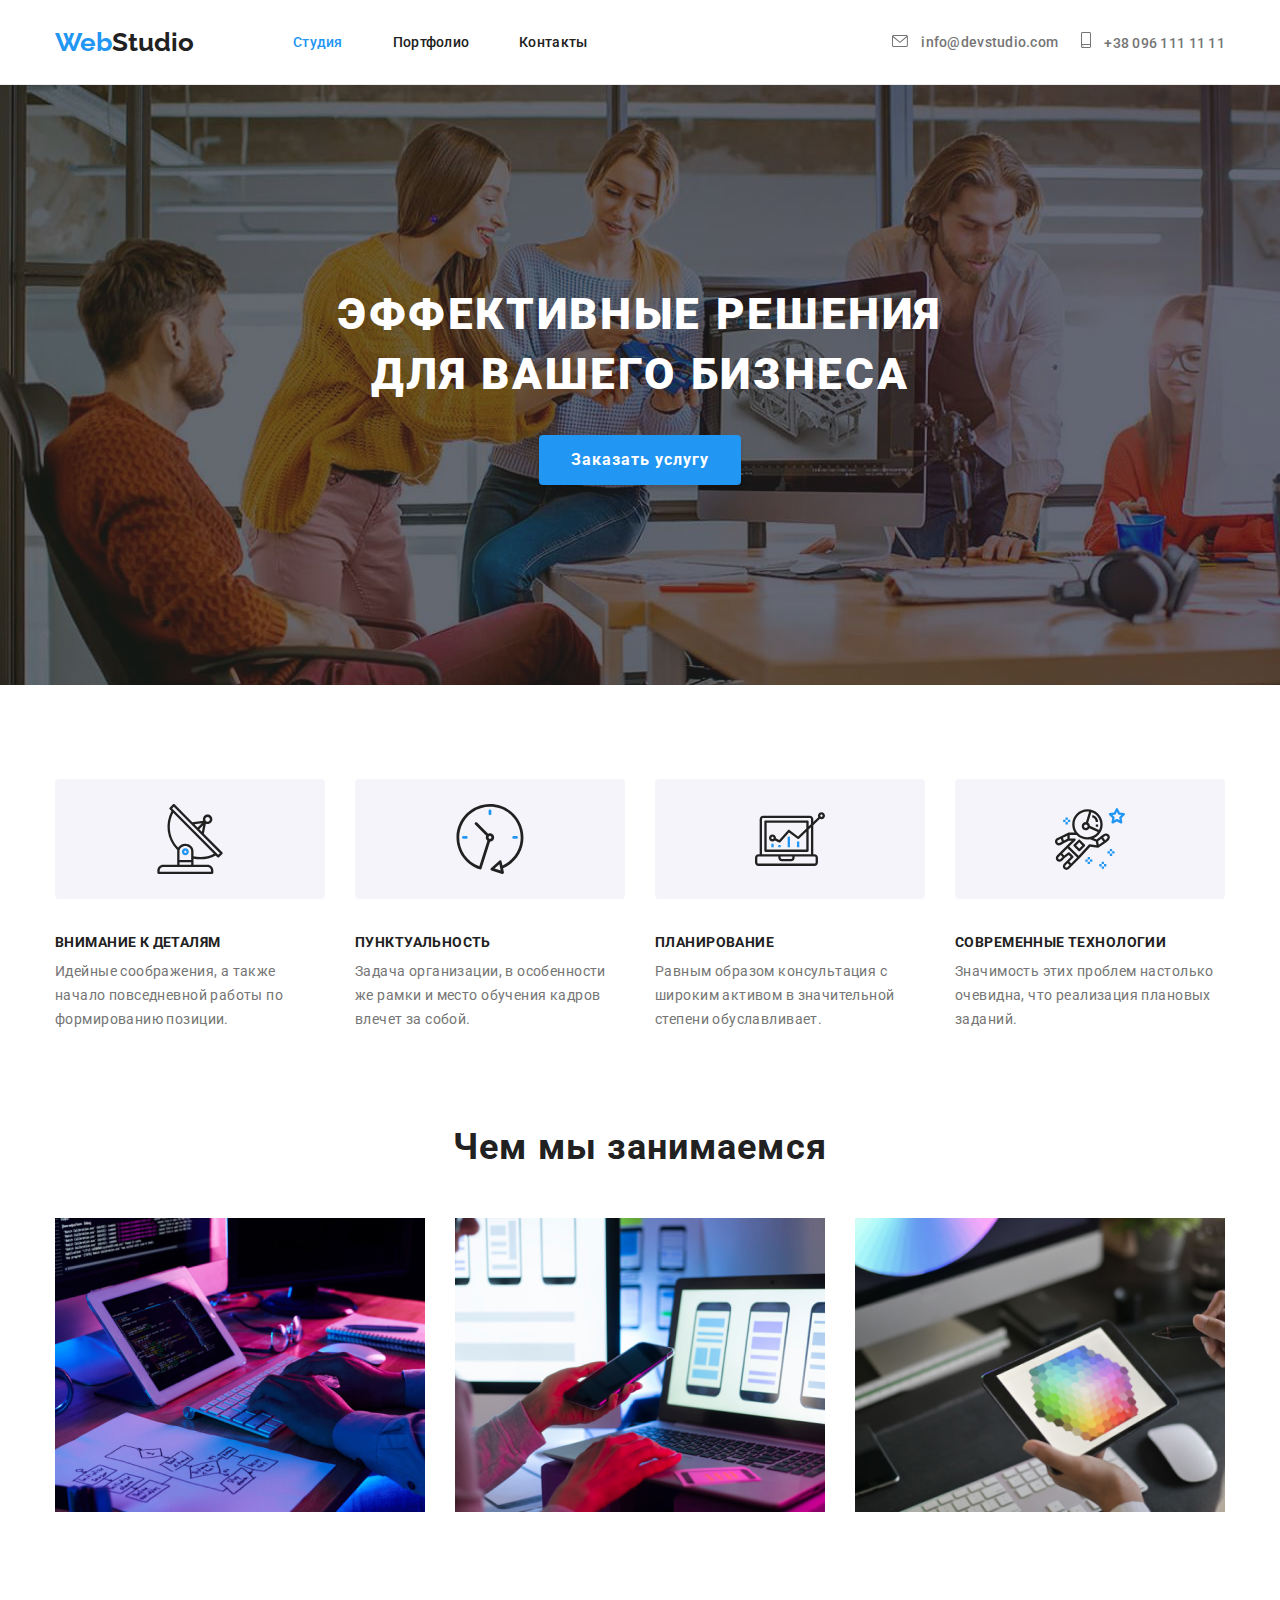
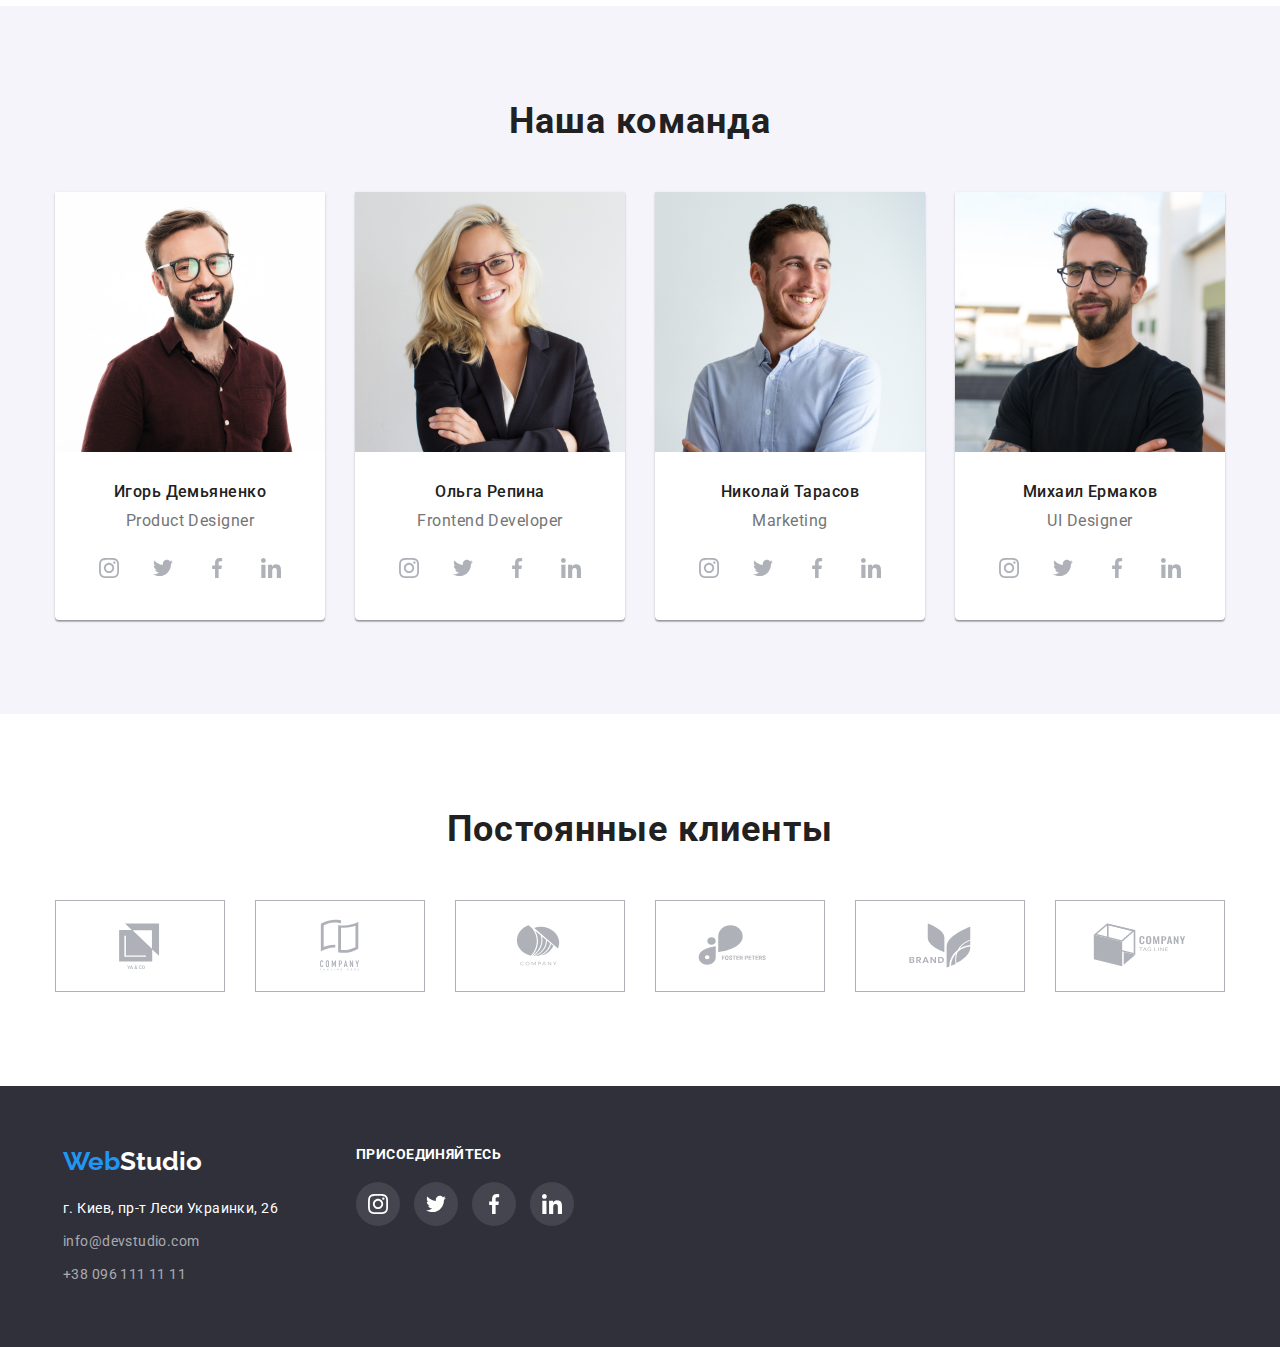
==== commit e471cbfc: "коррекция" ====
--- a/index.html
+++ b/index.html
@@ -269,10 +269,10 @@
              </div>                          
          </section>   
 
-               
-               <div class="conteiner">
+         <section class="client">
+                <div class="conteiner"> 
                 <div class="conteiner-company">
-                  <section class="client">
+                  
                  <h2 class="title">Постоянные клиенты</h2>
                  <ul class="client-list">
                    <li class="company-list">
@@ -318,10 +318,11 @@
                     </a>
                    </li>                
                  </ul>
-               </section>
+                 
                 </div>
            
                </div>
+              </section>
      </main>
      <!-- Контакты --> 
      <footer class="footer"> 
--- a/css/styles.css
+++ b/css/styles.css
@@ -65,16 +65,9 @@
    .sait-nav {  
       display: flex;
        align-items: center; 
-      /* justify-content: space-between;            */
-             
- }
-
- /* .sait-nav:not(:last-child){
-      padding-right: 50px;
- }
-  */
- 
- 
+                           
+ } 
+  
  header{
      border-bottom: 1px solid #ECECEC;
  }
@@ -168,7 +161,7 @@
  /* Hero section class="hero"*/
       
   .hero{
-       /* background-position: center; */
+       
       background-size: cover;     
       padding-bottom: 200px;
       padding-top: 200px;  
@@ -303,12 +296,6 @@
      box-shadow: 0px 1px 3px rgba(0, 0, 0, 0.12), 0px 1px 1px rgba(0, 0, 0, 0.14), 0px 2px 1px rgba(0, 0, 0, 0.2);
      border-radius: 0px 0px 4px 4px;     
  }
-
- .list-item .team-scorecard{
-      margin-top: 30px;
-      margin-bottom: 30px;
- }
-
  .team-member{
       font-weight: 500;
       font-size: 16px;
@@ -327,22 +314,20 @@
       margin-top: 10px;    
  }
  .icons-list{
-      margin: 0 auto;
-      margin-top: 16px;
-      margin-bottom: 30px;
+      
+       margin-top: 16px;       
       display: flex;
       justify-content: center;   
  }
- .icons-list .icons-card{      
+   .icons-card{      
      display: flex;
      justify-content: center;
-     align-items: center;    
+     align-items: center;     
 }   
  .icons-ref{
-     display: inline-flex;
+      display: inline-flex;
      justify-content: center;
-     align-items: center; 
-     background-color: inherit;
+     align-items: center;      
      fill: var(--company-social-color);   
      width: 44px;
      height: 44px;   
@@ -350,7 +335,7 @@
  }
  .icons-ref:hover,
  .icons-ref:focus{
-     fill: #FFFFFF;
+     fill: var(--white-color);
       background-color:var(--color-button-logo) ;  
  }
   
@@ -376,7 +361,7 @@
  .client-company:hover,
  .client-company:focus{
      fill: var(--color-button-logo);
-     outline: 1px solid var(--color-button-logo);
+     border: 1px solid var(--color-button-logo);
  }
  .client-company{
        display: flex;
@@ -385,7 +370,7 @@
       fill: var(--company-social-color);
       width: 170px;
       height: 92px;
-      outline: 1px solid #AFB1B8;
+      border: 1px solid #AFB1B8;
  }
  
    .company-list:not(:last-child){
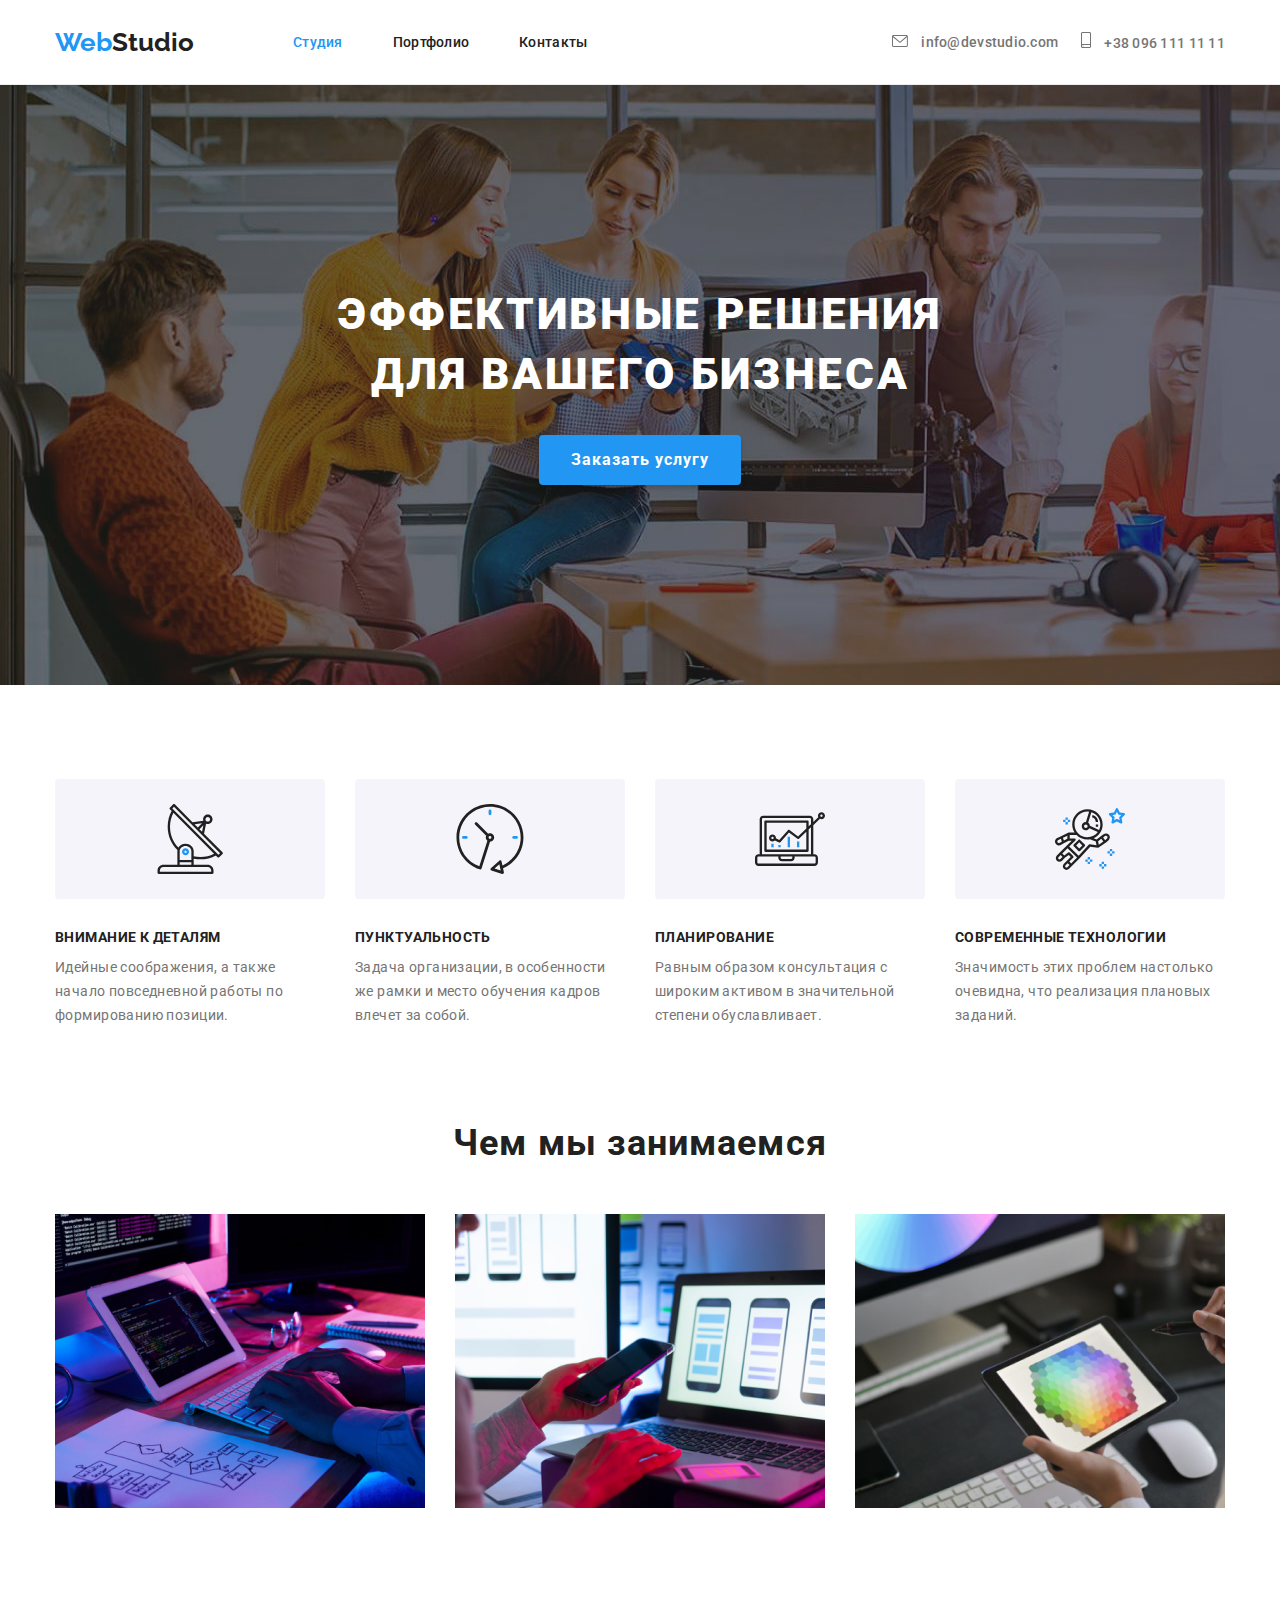
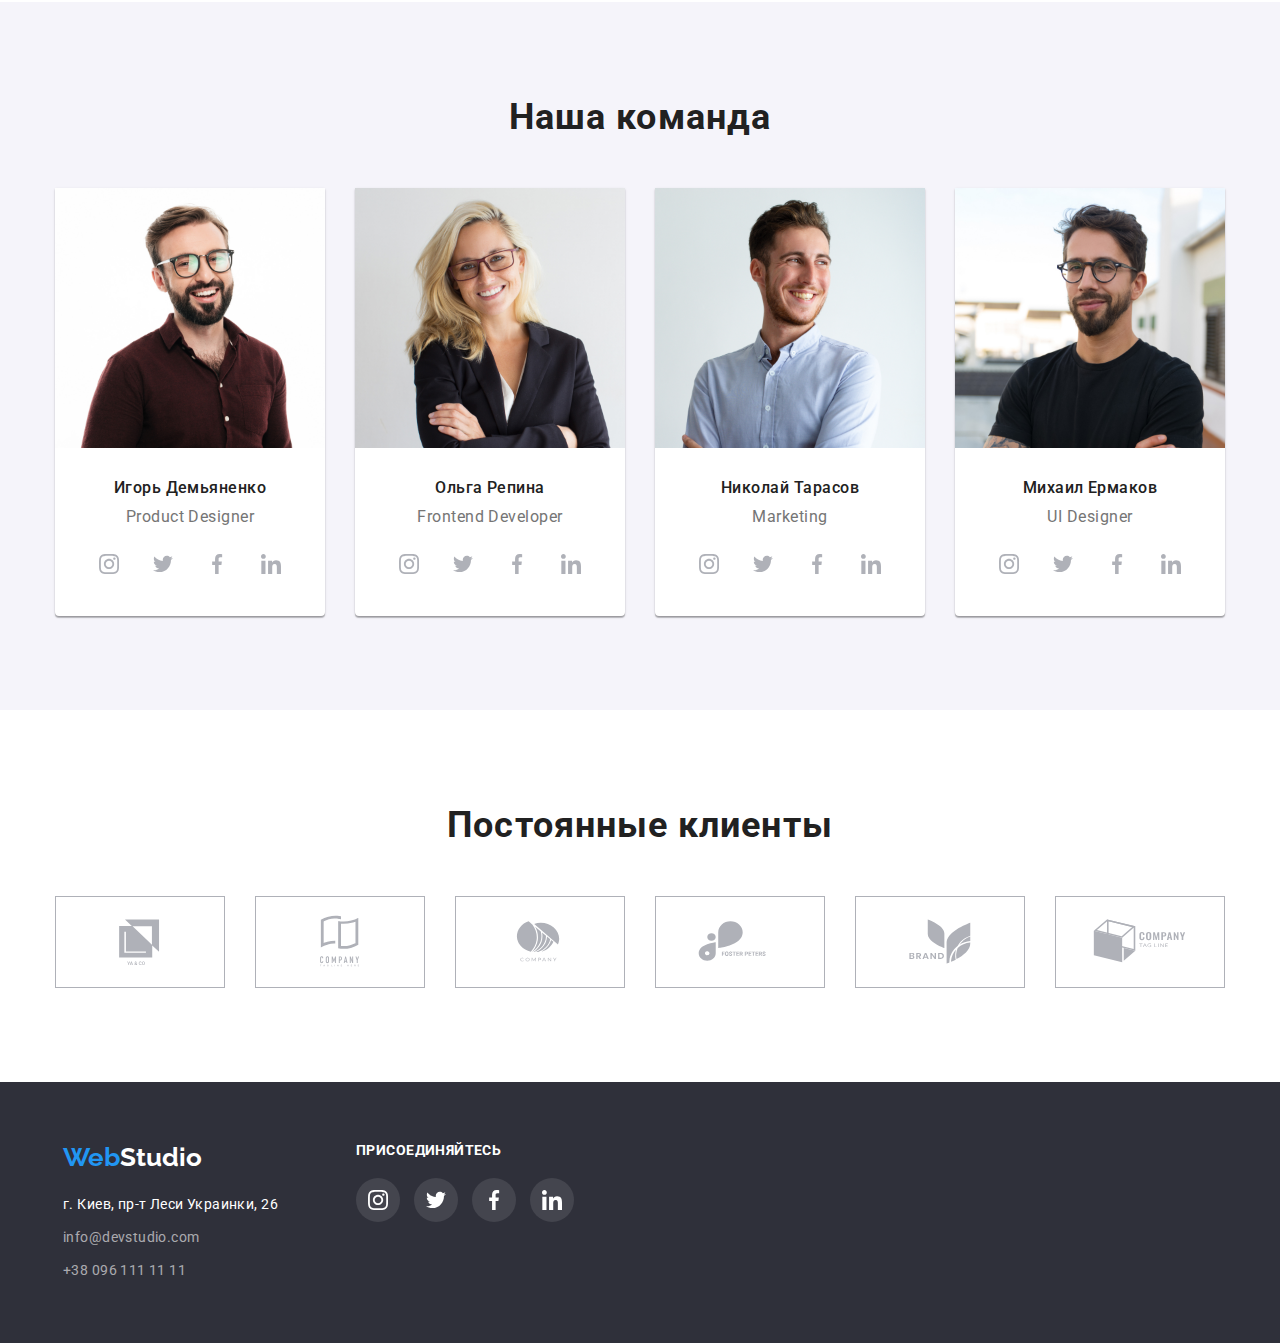
==== commit d8f13bb9: "section class "feature-group"" ====
--- a/index.html
+++ b/index.html
@@ -60,35 +60,53 @@
              </div>                     
          </section>  
                 <!-- Особенности -->
+                <section class="feature-group">
+                  <div class="conteiner">
+                    <ul class="feature-columns">
+                      <li class="gpoup-icon">
+                        <svg class="group">
+                          <use href="./images/icon/sprite.svg#icon-group1" ></use>
+                        </svg>
+                      </li>
+                      <li class="gpoup-icon">
+                        <svg class="group">
+                          <use href="./images/icon/sprite.svg#icon-group2" ></use>
+                        </svg>
+                      </li>
+                      <li class="gpoup-icon">
+                        <svg class="group">
+                          <use href="./images/icon/sprite.svg#icon-group3" ></use>
+                        </svg>
+                      </li>
+                      <li class="gpoup-icon">
+                        <svg class="group">
+                          <use href="./images/icon/sprite.svg#icon-group4" ></use>
+                        </svg>
+                      </li>
+                    </ul>
+                  </div>
+                </section>
          <section class="feature">
              <div class="conteiner">
              <!-- <h2></h2> -->            
-             <ul class="columns">
-                 <li>
-                    <svg class="group" width="270" height="120">
-                        <use href="./images/icon/sprite.svg#icon-group1" ></use>
-                      </svg>
+             <ul class="columns">               
+                 <li>
+                    
                      <h3 class="feature-title">Внимание к деталям</h3>
                      <p class="feature-text">Идейные  соображения, а также начало повседневной работы по формированию позиции.</p>
                  </li>
                  <li>
-                    <svg class="group" width="270" height="120">
-                        <use href="./images/icon/sprite.svg#icon-group2" ></use>
-                      </svg>
+                    
                      <h3 class="feature-title">Пунктуальность</h3>
                      <p class="feature-text">Задача организации, в особенности же рамки и место обучения кадров влечет за собой.</p>
                  </li>
                  <li>
-                    <svg class="group" width="270" height="120">
-                        <use href="./images/icon/sprite.svg#icon-group3" ></use>
-                      </svg>
+                    
                      <h3 class="feature-title">Планирование</h3>
                      <p class="feature-text" >Равным образом консультация с широким активом в значительной степени обуславливает.</p>
                  </li>
                  <li>
-                    <svg class="group" width="270" height="120">
-                        <use href="./images/icon/sprite.svg#icon-group4" ></use>
-                      </svg>
+                    
                      <h3 class="feature-title">Современные технологии</h3>
                      <p class="feature-text">Значимость этих проблем настолько очевидна, что реализация плановых заданий.</p>
                  </li>                
--- a/css/styles.css
+++ b/css/styles.css
@@ -209,10 +209,29 @@
  }  
  
  /* особенности  section class="feature"*/
-  .feature{
-      padding-top: 94px;      
- }
-
+  
+ .feature-group{
+      padding-top: 94px;
+ }
+ .feature-columns{
+     display: flex; 
+     justify-content: space-between; 
+ }
+ 
+.group{
+     width: 70px;
+     height: 70px;
+}
+
+.gpoup-icon{
+     display: inline-flex; 
+     justify-content: center;
+     align-items: center; 
+     width: 270px;
+     height: 120px;
+     background: #F5F4FA;
+      border-radius: 4px;
+}
  .feature .content{
      display: flex; 
      justify-content: space-between;
